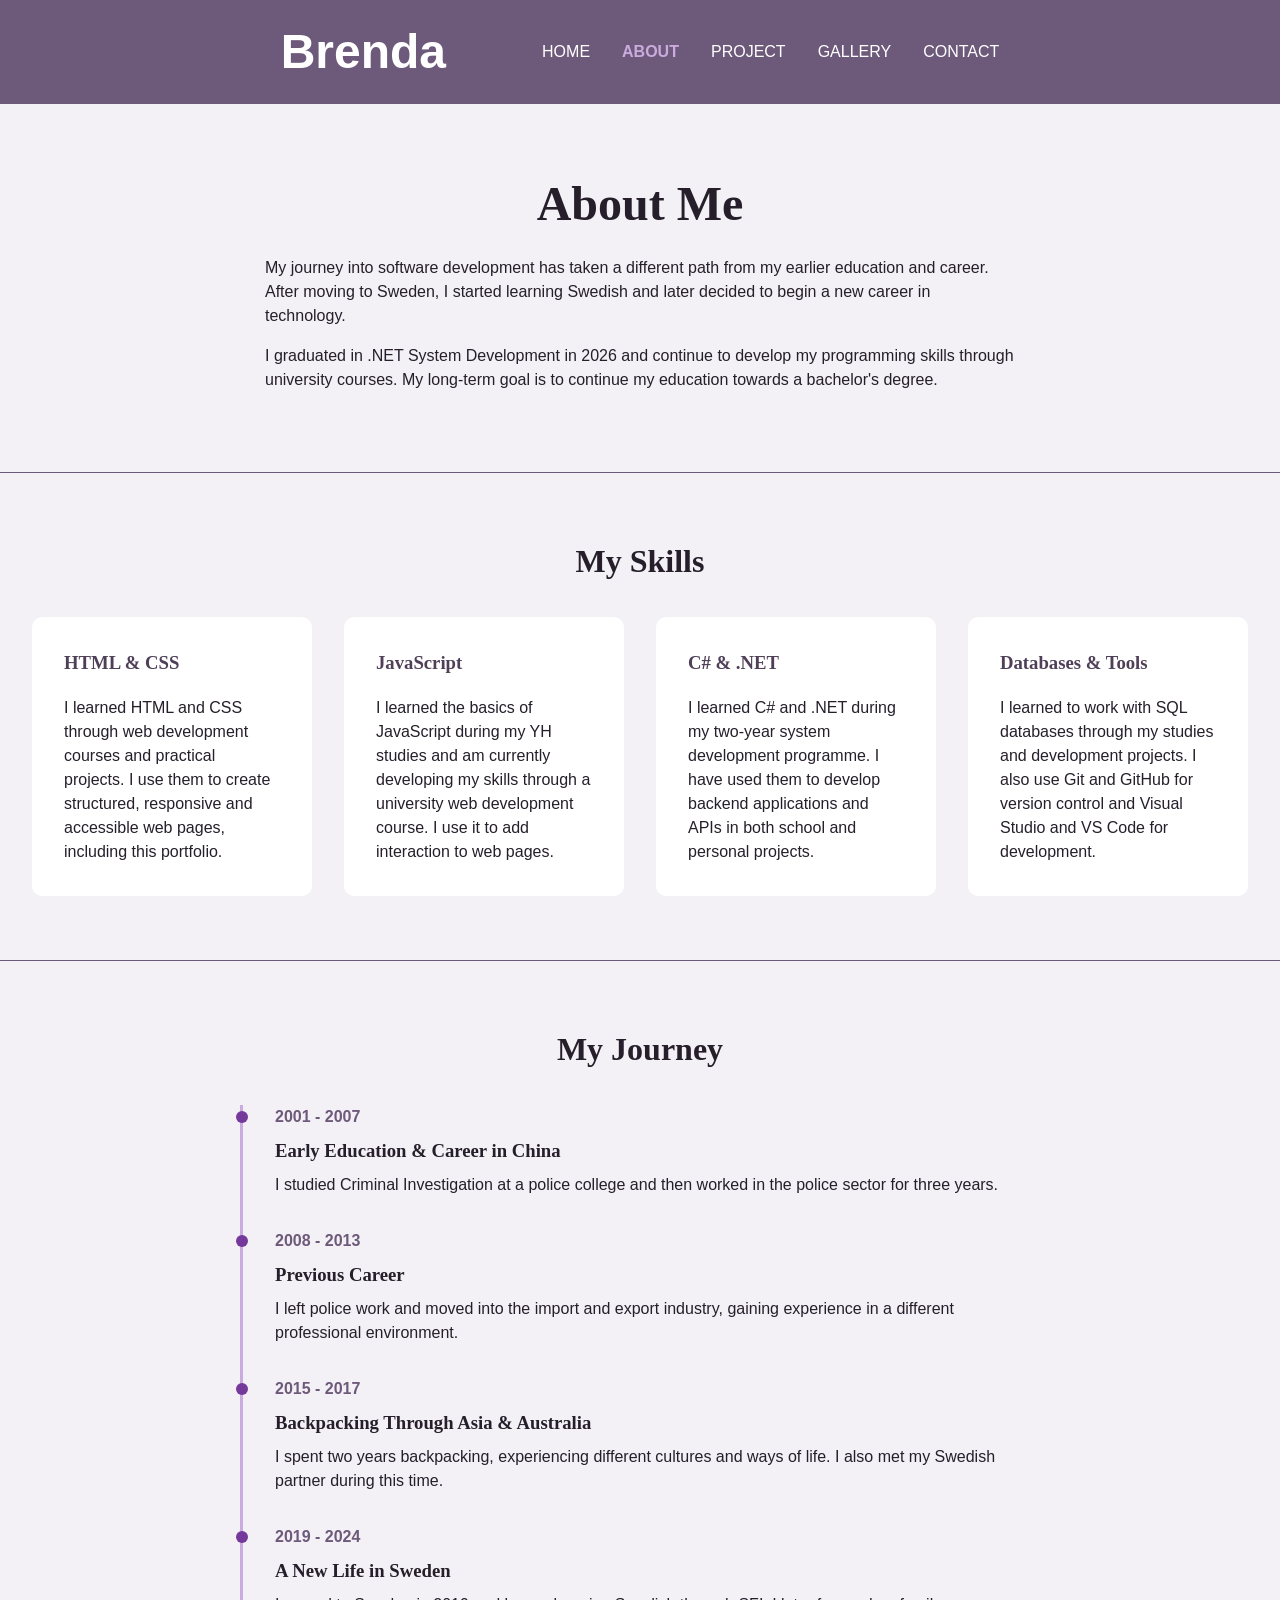
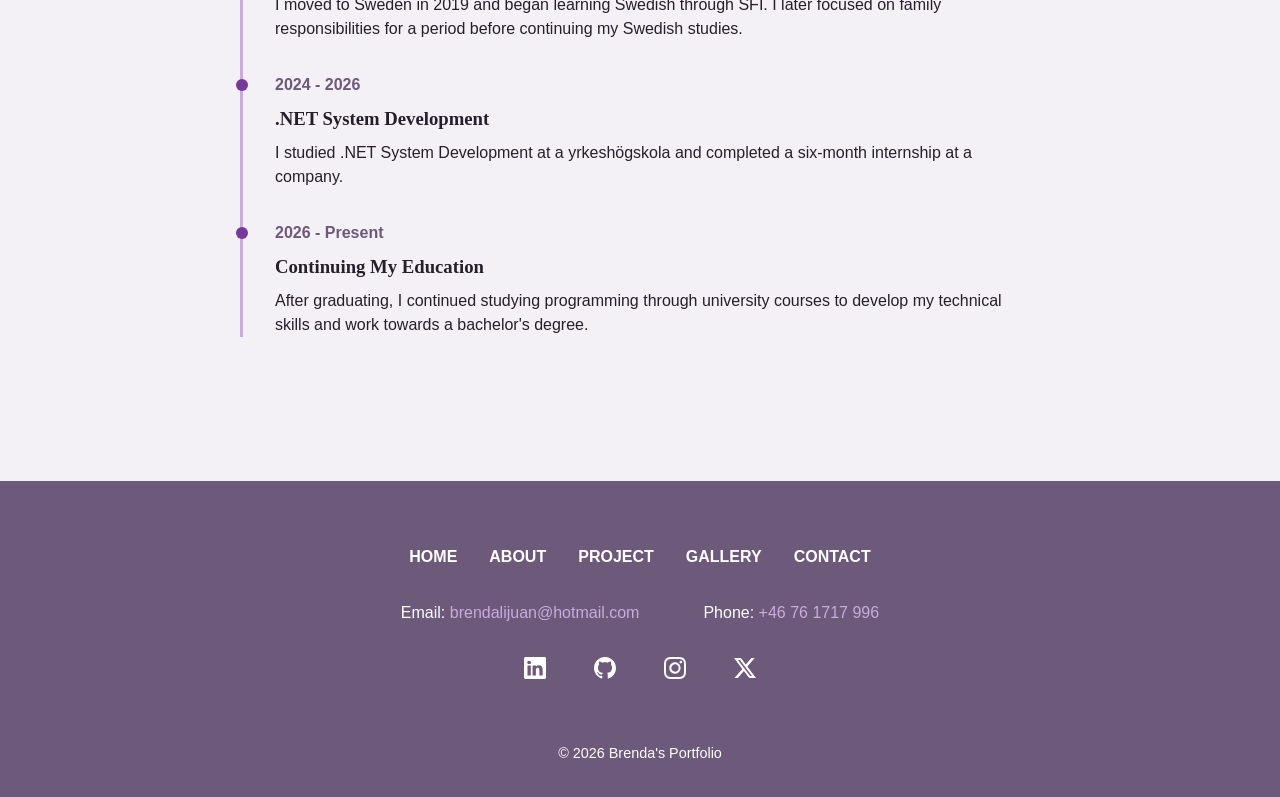
==== html/about.html @ 64a16931 "Add initial Lab1 portfolio" ====
<!DOCTYPE html>
<html lang="en">

<head>
  <meta charset="UTF-8">
  <meta name="viewport" content="width=device-width, initial-scale=1.0">
  <title>Brenda's Portfolio</title>
  <link rel="icon" type="image/png" href="../images/icon/brenda-icon.png">
  <link rel="stylesheet" href="../css/style.css">
  <link rel="stylesheet" href="../css/about.css">
</head>

<body>
  <header>
    <div>Brenda</div>
    <!-- Navigation menu -->
    <nav>
      <ul>
        <li><a href="index.html">HOME</a></li>
        <li><a class="active" href="about.html">ABOUT</a></li>
        <li><a href="project.html">PROJECT</a></li>
        <li><a href="gallery.html">GALLERY</a></li>
        <li><a href="contact.html">CONTACT</a></li>
      </ul>
    </nav>
  </header>

  <main>
    <!-- About me -->
    <section class="about-intro">
      <h1>About Me</h1>
      <p>My journey into software development has taken a different path from my earlier
        education and career. After moving to Sweden, I started learning Swedish and later
        decided to begin a new career in technology.</p>
      <p>I graduated in .NET System Development in 2026 and continue to develop my
        programming skills through university courses. My long-term goal is to continue
        my education towards a bachelor's degree.</p>
    </section>

    <!-- My Skills -->
    <section class="skills">
      <h2>My Skills</h2>
      <div class="skills-list">
        <!-- Skill card 1 -->
        <article class="skill-card">
          <h3>HTML & CSS</h3>
          <p>I learned HTML and CSS through web development courses and practical
            projects. I use them to create structured, responsive and accessible
            web pages, including this portfolio.</p>
        </article>
        <!-- Skill card 2 -->
        <article class="skill-card">
          <h3>JavaScript</h3>
          <p>I learned the basics of JavaScript during my YH studies and am
            currently developing my skills through a university web development
            course. I use it to add interaction to web pages.</p>
        </article>
        <!-- Skill card 3 -->
        <article class="skill-card">
          <h3>C# & .NET</h3>
          <p>I learned C# and .NET during my two-year system development programme.
            I have used them to develop backend applications and APIs in both
            school and personal projects.</p>
        </article>
        <!-- Skill card 4 -->
        <article class="skill-card">
          <h3>Databases & Tools</h3>
          <p>I learned to work with SQL databases through my studies and development
            projects. I also use Git and GitHub for version control and Visual Studio
            and VS Code for development.</p>
        </article>
      </div>
    </section>

    <!-- My Journey -->
    <section class="journey">
      <h2>My Journey</h2>
      <div class="timeline">
        <!-- 2001-2007 -->
        <article class="timeline-item">
          <p class="timeline-date">2001 - 2007</p>
          <h3>Early Education & Career in China</h3>
          <p>I studied Criminal Investigation at a police college
            and then worked in the police sector for three years.</p>
        </article>

        <!-- 2008-2013 -->
        <article class="timeline-item">
          <p class="timeline-date">2008 - 2013</p>
          <h3>Previous Career</h3>
          <p>I left police work and moved into the import and export industry,
            gaining experience in a different professional environment.</p>
        </article>

        <!-- 2015-2017 -->
        <article class="timeline-item">
          <p class="timeline-date">2015 - 2017</p>
          <h3>Backpacking Through Asia & Australia</h3>
          <p>I spent two years backpacking,
            experiencing different cultures and ways of life. I also met my Swedish partner during this time.</p>
        </article>

        <!-- 2019-2024 -->
        <article class="timeline-item">
          <p class="timeline-date">2019 - 2024</p>
          <h3>A New Life in Sweden</h3>
          <p>I moved to Sweden in 2019 and began learning Swedish through SFI.
            I later focused on family responsibilities for a period before continuing
            my Swedish studies.</p>
        </article>


        <article class="timeline-item">
          <p class="timeline-date">2024 - 2026</p>
          <h3>.NET System Development</h3>
          <p>I studied .NET System Development at a yrkeshögskola and completed a six-month internship at a company.</p>
        </article>

        <!-- 2026 - Present -->
        <article class="timeline-item">
          <p class="timeline-date">2026 - Present</p>
          <h3>Continuing My Education</h3>
          <p>After graduating, I continued studying programming through university courses to develop my technical
            skills and work towards a bachelor's degree.</p>
        </article>
      </div>
    </section>
  </main>

  <footer>
    <nav>
      <ul>
        <li><a href="index.html">HOME</a></li>
        <li><a href="about.html">ABOUT</a></li>
        <li><a href="project.html">PROJECT</a></li>
        <li><a href="gallery.html">GALLERY</a></li>
        <li><a href="contact.html">CONTACT</a></li>
      </ul>
    </nav>
    <section>
      <div class="contact-info">
        <div>
          Email: <a href="mailto:brendalijuan@hotmail.com">brendalijuan@hotmail.com</a>
        </div>
        <div>
          Phone: <a href="tel:+46761717996">+46 76 1717 996</a>
        </div>
      </div>

      <ul class="social-links">
        <!-- LinkedIn-->
        <li>
          <a href="https://linkedin.com/in/brenda-lijuan-d-99516445" target="_blank" aria-label="LinkedIn"
            rel="noopener">
            <img src="../images/icon/linkedin.svg" alt="LinkedIn">
          </a>
        </li>
        <!-- GitHub-->
        <li>
          <a href="https://github.com/LadyMax" target="_blank" rel="noopener" aria-label="GitHub">
            <img src="../images/icon/github.svg" alt="GitHub">
          </a>
        </li>
        <!-- Instagram-->
        <li>
          <a href="https://instagram.com/brenda.ljd/" target="_blank" aria-label="Instagram" rel="noopener">
            <img src="../images/icon/instagram.svg" alt="Instagram">
          </a>
        </li>
        <!-- Twitter-->
        <li>
          <a href="https://x.com/LadyMax207" target="_blank" aria-label="Twitter" rel="noopener">
            <img src="../images/icon/twitter-x.svg" alt="Twitter">
          </a>
        </li>
      </ul>

    </section>
    <p class="copyright">&copy; 2026 Brenda's Portfolio</p>
  </footer>
</body>

</html>
---- css/style.css ----
/* =========================
         Global Styles
   ========================= */

:root {
  /* Color */
  --color-background: #f3f1f5;
  --color-primary: #6d597a; /* seed color */
  --color-surface: #ffffff;
  --color-focus: #74399a;

  /* Text color */
  --color-text: #261f2b;
  --color-text-light: #ffffff;
  --color-accent: #caabde;
  --color-accent-dark: #4f4058;
  --color-border: #6d597a;

  /* Typography */
  --font-heading: Georgia, "Times New Roman", serif;
  --font-body: Arial, Helvetica, sans-serif;

  /* Spacing */
  --space-small: 0.5rem;
  --space-medium: 1rem;
  --space-large: 2rem;
  --space-xlarge: 4rem;
}

/* Include padding and border in the element's total size */
* {
  box-sizing: border-box;
}

/* Main page styles */
body {
  background-color: var(--color-background);
  color: var(--color-text);
  font-family: var(--font-body);
  margin: 0;
  line-height: 1.5;
}

/* Headings */
h1,
h2,
h3 {
  font-family: var(--font-heading);
}

/* =========================
     Header and Navigation
   ========================= */

header {
  position: sticky;
  top: 0;
  z-index: 1000;
  display: flex;
  justify-content: center;
  align-items: center;
  padding: var(--space-medium) var(--space-large);
  background-color: var(--color-primary);
}

/* Brenda title */
header div {
  margin-right: 6rem;
  color: var(--color-text-light);
  font-family: var(--font-body);
  font-size: 3rem;
  font-weight: bold;
}

/* Navigation bar */
header nav ul {
  display: flex;
  gap: var(--space-large);
  list-style: none;
  margin: 0;
  padding: 0;
}

/* Navigation links */
header nav a {
  color: var(--color-text-light);
  text-decoration: none;
  transition: color 0.3s ease;
}

/* Navigation hover effect */
header nav a:hover {
  color: var(--color-accent);
}

/* Active page */
header nav a.active {
  color: var(--color-accent);
  font-weight: bold;
}

/* =========================
           Footer
   ========================= */

footer {
  background-color: var(--color-primary);
  padding: var(--space-xlarge) var(--space-large) var(--space-large);
  margin-top: var(--space-xlarge);
}

/* Footer navigation */
footer nav ul {
  display: flex;
  justify-content: center;
  gap: var(--space-large);
  list-style: none;
  margin: 0 0 var(--space-large);
  padding: 0;
}

footer nav a {
  color: var(--color-text-light);
  text-decoration: none;
  font-weight: bold;
  transition: color 0.3s ease;
}

footer nav a:hover {
  color: var(--color-accent);
}

/* Footer content */
footer section {
  text-align: center;
}

/* Footer lists */
footer section ul {
  display: flex;
  justify-content: center;
  gap: var(--space-large);
  list-style: none;
  padding: 0;
  margin: var(--space-medium) 0;
}

footer section a {
  color: var(--color-accent);
  text-decoration: none;
  transition: color 0.3s ease;
}

footer section a:hover {
  color: var(--color-text-light);
}

/* Email and phone */
.contact-info {
  display: flex;
  justify-content: center;
  gap: var(--space-xlarge);
  margin-bottom: var(--space-large);
  color: var(--color-text-light);
}

/* Social media icons */
.social-links {
  gap: 3rem;
}

.social-links a {
  display: flex;
  align-items: center;
  justify-content: center;
}

.social-links img {
  width: 22px;
  height: 22px;
  transition:
    transform 0.3s ease,
    opacity 0.3s ease;
}

/* Social media icon hover effect */
.social-links a:hover img {
  transform: translateY(-3px);
  opacity: 0.75;
}

/* Copyright text */
.copyright {
  text-align: center;
  margin: var(--space-large) 0 0;
  padding-top: var(--space-large);
  font-size: 0.9rem;
  color: var(--color-text-light);
}

/* =========================
           Buttons
   ========================= */

/* Shared button style */
.btn {
  display: inline-block;
  padding: 0.75rem 1.5rem;
  background-color: var(--color-primary);
  color: var(--color-text-light);
  border: none;
  border-radius: 5px;
  font: inherit;
  font-weight: bold;
  text-decoration: none;
  cursor: pointer;
  transition:
    background-color 0.3s ease,
    transform 0.3s ease;
}

/* Button hover effect */
.btn:hover {
  background-color: var(--color-focus);
  transform: translateY(-2px);
}

/* =========================
       Keyboard Focus
   ========================= */

/* Visible focus for keyboard navigation */
a:focus-visible,
button:focus-visible,
input:focus-visible,
textarea:focus-visible {
  outline: 2px solid var(--color-primary);
  outline-offset: 3px;
}

/* Light focus outline on dark backgrounds */
header a:focus-visible,
footer a:focus-visible {
  outline-color: var(--color-text-light);
}

/* =========================
   Responsive Header/Footer
   ========================= */

@media (max-width: 600px) {
  /* Stack the header on small screens */
  header {
    flex-direction: column;
    gap: var(--space-medium);
    padding: var(--space-medium);
  }

  /* Center Brenda title on mobile */
  header div {
    margin-right: 0;
  }

  /* Allow navigation links to move to a new row */
  header nav ul {
    flex-wrap: wrap;
    justify-content: center;
    gap: var(--space-small) var(--space-medium);
  }

  /* Reduce footer side padding */
  footer {
    padding: var(--space-large) var(--space-medium);
  }

  /* Allow footer navigation to wrap */
  footer nav ul {
    flex-wrap: wrap;
    gap: var(--space-small) var(--space-medium);
  }

  /* Stack email and phone information */
  .contact-info {
    flex-direction: column;
    gap: var(--space-small);
  }
}
---- css/about.css ----
/* =========================
      Shared Section Styles
   ========================= */
.about-intro,
.journey,
.skills {
  max-width: 1300px;
  margin: 0 auto;
  padding: var(--space-xlarge) var(--space-large);
}

.skills,
.journey {
  border-top: 1px solid var(--color-border);
}

/* Section headings */
.journey h2,
.skills h2 {
  text-align: center;
  font-size: 2rem;
  margin-top: 0;
  margin-bottom: var(--space-large);
}

/* =========================
         About Me
   ========================= */
.about-intro {
  text-align: center;
}

.about-intro h1 {
  font-size: 3rem;
  margin-top: 0;
  margin-bottom: var(--space-medium);
}

.about-intro p {
  max-width: 750px;
  margin: 0 auto var(--space-medium);
  text-align: left;
}

/* =========================
          My Skills
   ========================= */
.skills-list {
  display: flex;
  gap: var(--space-large);
}

/* Individual skill card */
.skill-card {
  flex: 1;
  background-color: var(--color-surface);
  padding: var(--space-large);
  border-radius: 10px;
}

.skill-card h3 {
  margin-top: 0;
  color: var(--color-accent-dark);
}

.skill-card p {
  margin-bottom: 0;
}

/* =========================
          My Journey
   ========================= */
.timeline {
  max-width: 800px;
  margin: 0 auto;
  padding-left: var(--space-large);
  border-left: 3px solid var(--color-accent);
}

.timeline-item {
  position: relative;
  margin-bottom: var(--space-large);
}

.timeline-item:last-child {
  margin-bottom: 0;
}

/* Timeline marker */
.timeline-item::before {
  content: "";
  position: absolute;
  width: 12px;
  height: 12px;
  background-color: var(--color-focus);
  border-radius: 50%;
  left: calc(-1 * var(--space-large) - 7.5px);
  top: 6px;
}

.timeline-date {
  color: var(--color-primary);
  font-weight: bold;
  margin-bottom: var(--space-small);
}

.timeline-item h3 {
  margin-top: 0;
  margin-bottom: var(--space-small);
}

.timeline-item p {
  margin-top: 0;
}

/* =========================
       Responsive Design
   ========================= */

/* Tablet - 2 cards per row */
@media (max-width: 900px) {
  .skills-list {
    flex-wrap: wrap;
  }

  .skill-card {
    flex: 1 1 calc(50% - var(--space-large));
  }
}

/* Mobile */
@media (max-width: 600px) {

  .about-intro,
  .journey,
  .skills {
    padding: var(--space-large) var(--space-medium);
  }

  .about-intro h1 {
    font-size: 2.2rem;
  }

  .skills-list {
    flex-direction: column;
    gap: var(--space-medium);
  }

  .skill-card {
    width: 100%;
    padding: var(--space-medium);
  }

  .timeline {
    padding-left: var(--space-large);
  }
}
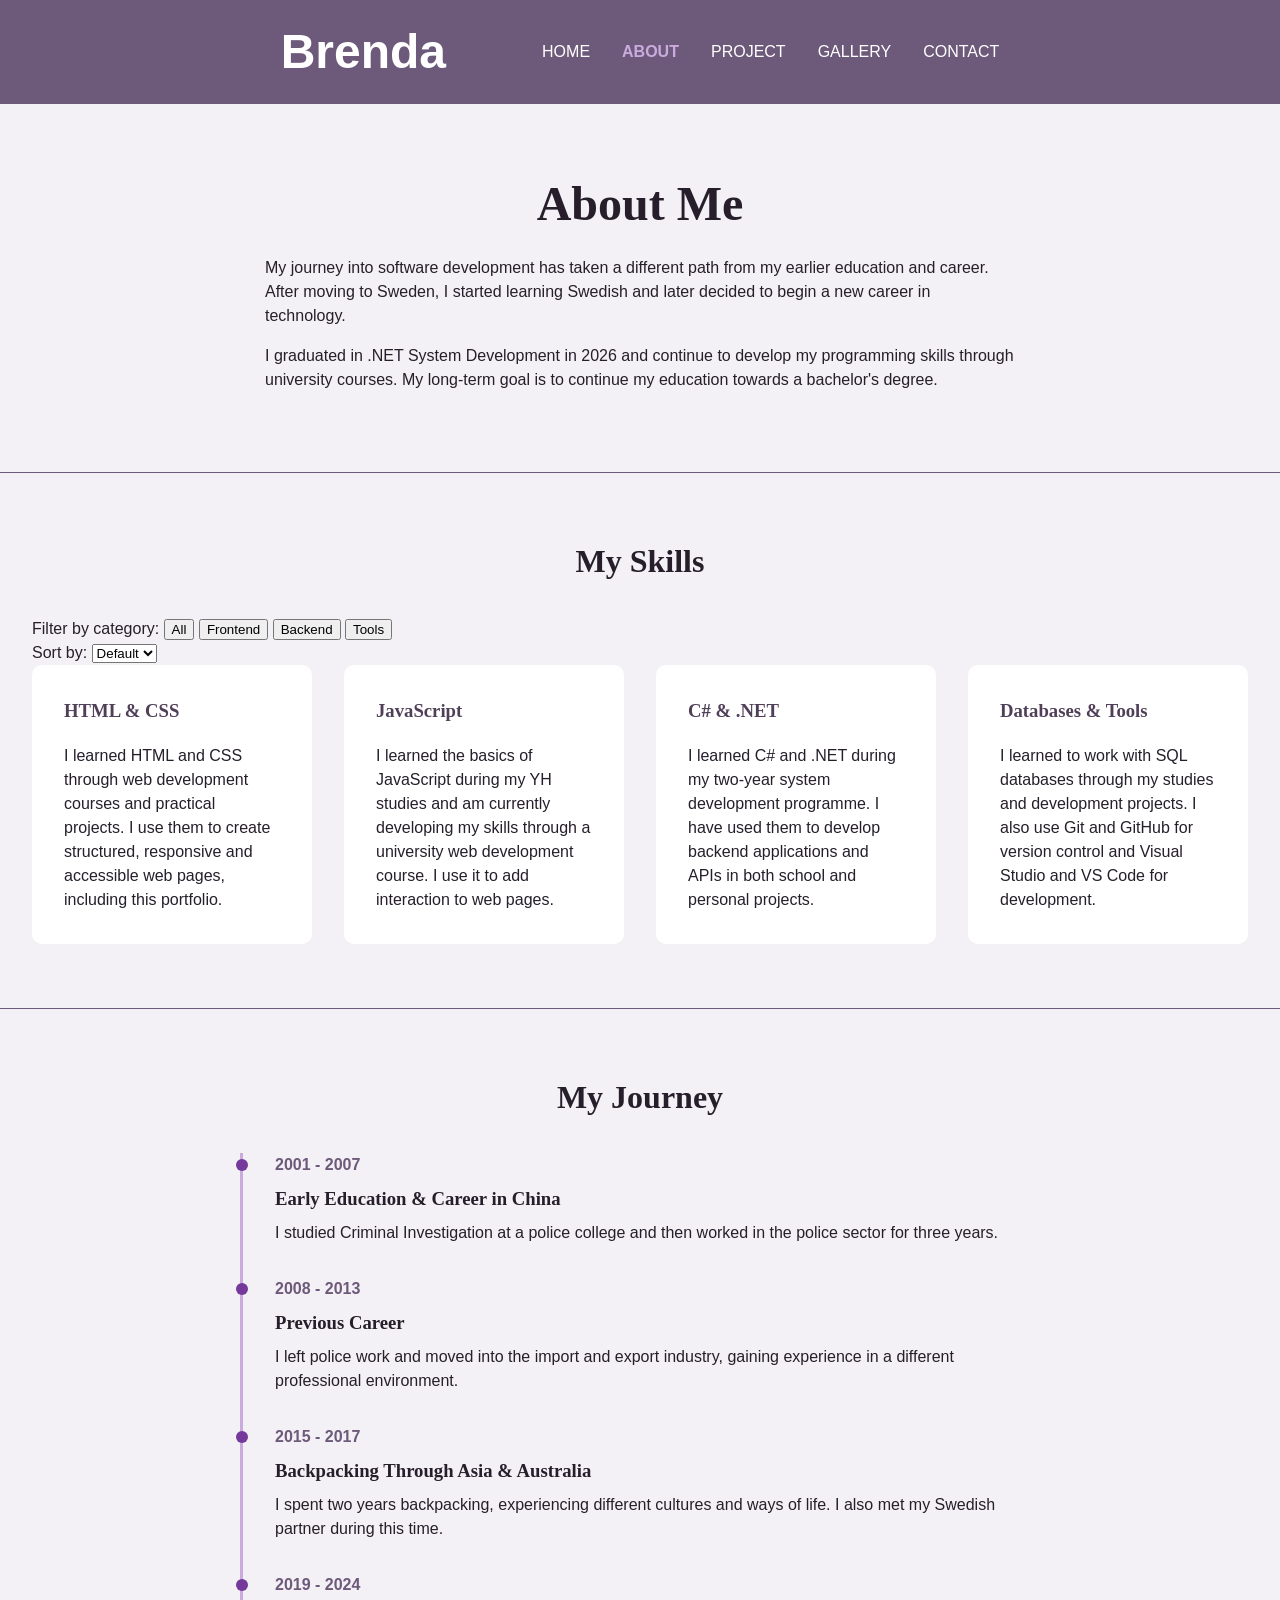
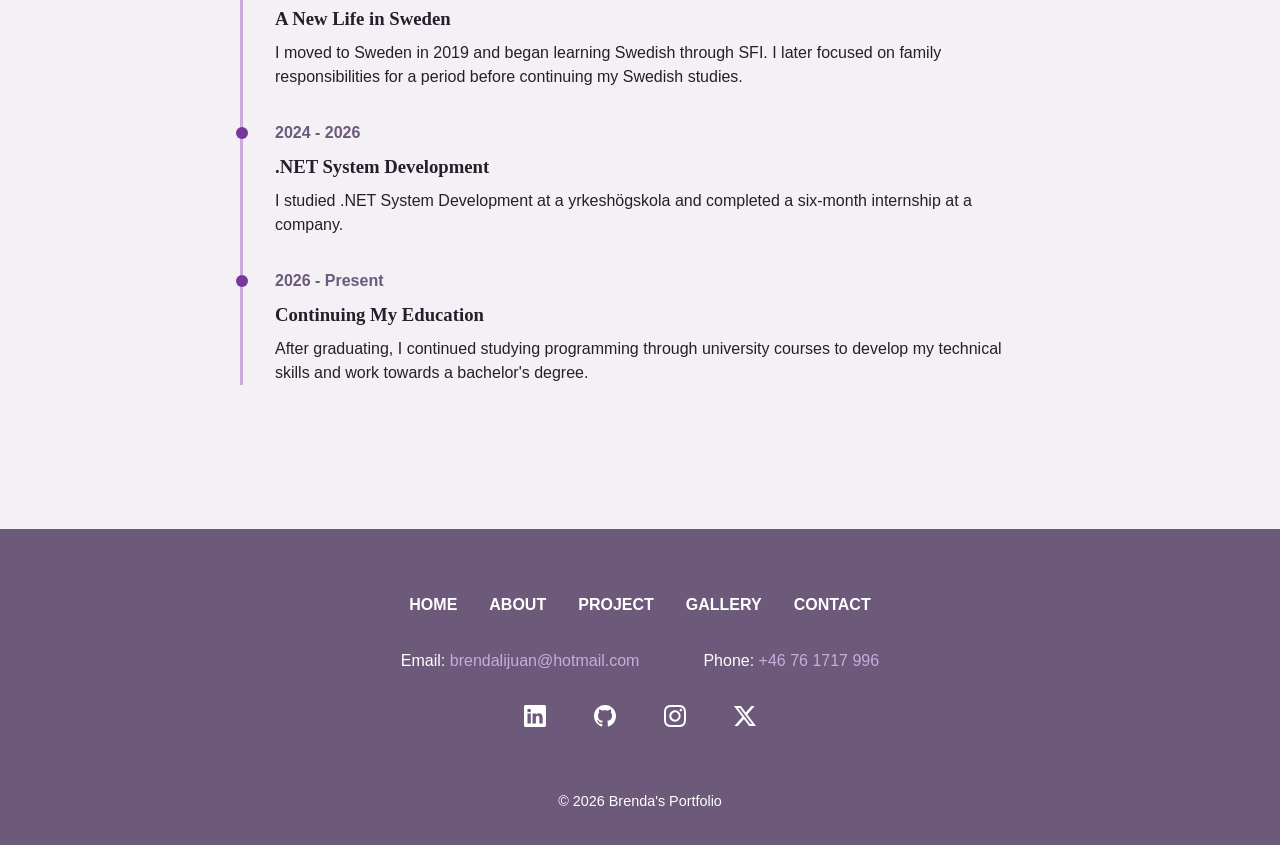
==== commit 9388b558: "Set up dynamic skills showcase" ====
--- a/html/about.html
+++ b/html/about.html
@@ -1,183 +1,221 @@
-<!DOCTYPE html>
+<!doctype html>
 <html lang="en">
-
-<head>
-  <meta charset="UTF-8">
-  <meta name="viewport" content="width=device-width, initial-scale=1.0">
-  <title>Brenda's Portfolio</title>
-  <link rel="icon" type="image/png" href="../images/icon/brenda-icon.png">
-  <link rel="stylesheet" href="../css/style.css">
-  <link rel="stylesheet" href="../css/about.css">
-</head>
-
-<body>
-  <header>
-    <div>Brenda</div>
-    <!-- Navigation menu -->
-    <nav>
-      <ul>
-        <li><a href="index.html">HOME</a></li>
-        <li><a class="active" href="about.html">ABOUT</a></li>
-        <li><a href="project.html">PROJECT</a></li>
-        <li><a href="gallery.html">GALLERY</a></li>
-        <li><a href="contact.html">CONTACT</a></li>
-      </ul>
-    </nav>
-  </header>
-
-  <main>
-    <!-- About me -->
-    <section class="about-intro">
-      <h1>About Me</h1>
-      <p>My journey into software development has taken a different path from my earlier
-        education and career. After moving to Sweden, I started learning Swedish and later
-        decided to begin a new career in technology.</p>
-      <p>I graduated in .NET System Development in 2026 and continue to develop my
-        programming skills through university courses. My long-term goal is to continue
-        my education towards a bachelor's degree.</p>
-    </section>
-
-    <!-- My Skills -->
-    <section class="skills">
-      <h2>My Skills</h2>
-      <div class="skills-list">
-        <!-- Skill card 1 -->
-        <article class="skill-card">
-          <h3>HTML & CSS</h3>
-          <p>I learned HTML and CSS through web development courses and practical
-            projects. I use them to create structured, responsive and accessible
-            web pages, including this portfolio.</p>
-        </article>
-        <!-- Skill card 2 -->
-        <article class="skill-card">
-          <h3>JavaScript</h3>
-          <p>I learned the basics of JavaScript during my YH studies and am
-            currently developing my skills through a university web development
-            course. I use it to add interaction to web pages.</p>
-        </article>
-        <!-- Skill card 3 -->
-        <article class="skill-card">
-          <h3>C# & .NET</h3>
-          <p>I learned C# and .NET during my two-year system development programme.
-            I have used them to develop backend applications and APIs in both
-            school and personal projects.</p>
-        </article>
-        <!-- Skill card 4 -->
-        <article class="skill-card">
-          <h3>Databases & Tools</h3>
-          <p>I learned to work with SQL databases through my studies and development
-            projects. I also use Git and GitHub for version control and Visual Studio
-            and VS Code for development.</p>
-        </article>
-      </div>
-    </section>
-
-    <!-- My Journey -->
-    <section class="journey">
-      <h2>My Journey</h2>
-      <div class="timeline">
-        <!-- 2001-2007 -->
-        <article class="timeline-item">
-          <p class="timeline-date">2001 - 2007</p>
-          <h3>Early Education & Career in China</h3>
-          <p>I studied Criminal Investigation at a police college
-            and then worked in the police sector for three years.</p>
-        </article>
-
-        <!-- 2008-2013 -->
-        <article class="timeline-item">
-          <p class="timeline-date">2008 - 2013</p>
-          <h3>Previous Career</h3>
-          <p>I left police work and moved into the import and export industry,
-            gaining experience in a different professional environment.</p>
-        </article>
-
-        <!-- 2015-2017 -->
-        <article class="timeline-item">
-          <p class="timeline-date">2015 - 2017</p>
-          <h3>Backpacking Through Asia & Australia</h3>
-          <p>I spent two years backpacking,
-            experiencing different cultures and ways of life. I also met my Swedish partner during this time.</p>
-        </article>
-
-        <!-- 2019-2024 -->
-        <article class="timeline-item">
-          <p class="timeline-date">2019 - 2024</p>
-          <h3>A New Life in Sweden</h3>
-          <p>I moved to Sweden in 2019 and began learning Swedish through SFI.
-            I later focused on family responsibilities for a period before continuing
-            my Swedish studies.</p>
-        </article>
-
-
-        <article class="timeline-item">
-          <p class="timeline-date">2024 - 2026</p>
-          <h3>.NET System Development</h3>
-          <p>I studied .NET System Development at a yrkeshögskola and completed a six-month internship at a company.</p>
-        </article>
-
-        <!-- 2026 - Present -->
-        <article class="timeline-item">
-          <p class="timeline-date">2026 - Present</p>
-          <h3>Continuing My Education</h3>
-          <p>After graduating, I continued studying programming through university courses to develop my technical
-            skills and work towards a bachelor's degree.</p>
-        </article>
-      </div>
-    </section>
-  </main>
-
-  <footer>
-    <nav>
-      <ul>
-        <li><a href="index.html">HOME</a></li>
-        <li><a href="about.html">ABOUT</a></li>
-        <li><a href="project.html">PROJECT</a></li>
-        <li><a href="gallery.html">GALLERY</a></li>
-        <li><a href="contact.html">CONTACT</a></li>
-      </ul>
-    </nav>
-    <section>
-      <div class="contact-info">
-        <div>
-          Email: <a href="mailto:brendalijuan@hotmail.com">brendalijuan@hotmail.com</a>
+  <head>
+    <meta charset="UTF-8" />
+    <meta name="viewport" content="width=device-width, initial-scale=1.0" />
+    <title>Brenda's Portfolio</title>
+    <link rel="icon" type="image/png" href="../images/icon/brenda-icon.png" />
+    <link rel="stylesheet" href="../css/style.css" />
+    <link rel="stylesheet" href="../css/about.css" />
+  </head>
+
+  <body>
+    <header>
+      <div>Brenda</div>
+      <!-- Navigation menu -->
+      <nav>
+        <ul>
+          <li><a href="index.html">HOME</a></li>
+          <li><a class="active" href="about.html">ABOUT</a></li>
+          <li><a href="project.html">PROJECT</a></li>
+          <li><a href="gallery.html">GALLERY</a></li>
+          <li><a href="contact.html">CONTACT</a></li>
+        </ul>
+      </nav>
+    </header>
+
+    <main>
+      <!-- About me -->
+      <section class="about-intro">
+        <h1>About Me</h1>
+        <p>
+          My journey into software development has taken a different path from
+          my earlier education and career. After moving to Sweden, I started
+          learning Swedish and later decided to begin a new career in
+          technology.
+        </p>
+        <p>
+          I graduated in .NET System Development in 2026 and continue to develop
+          my programming skills through university courses. My long-term goal is
+          to continue my education towards a bachelor's degree.
+        </p>
+      </section>
+
+      <!-- My Skills -->
+      <section class="skills">
+        <h2>My Skills</h2>
+
+        <!-- Controls for filtering and sorting skills -->
+        <div class="skills-controls">
+          <div class="filter-controls">
+            <span>Filter by category:</span>
+            <button type="button" class="filter-btn active" data-category="all">
+              All
+            </button>
+            <button type="button" class="filter-btn" data-category="frontend">
+              Frontend
+            </button>
+            <button type="button" class="filter-btn" data-category="backend">
+              Backend
+            </button>
+            <button type="button" class="filter-btn" data-category="tools">
+              Tools
+            </button>
+          </div>
+
+          <div class="sort-controls">
+            <label for="skill-sort">Sort by:</label>
+            <select id="skill-sort">
+              <option value="default">Default</option>
+              <option value="name">Name</option>
+              <option value="level">Level</option>
+            </select>
+          </div>
         </div>
-        <div>
-          Phone: <a href="tel:+46761717996">+46 76 1717 996</a>
+
+        <!-- Skill cards are created dynamically with JavaScript -->
+        <div id="skills-list" class="skills-list"></div>
+      </section>
+
+      <!-- My Journey -->
+      <section class="journey">
+        <h2>My Journey</h2>
+        <div class="timeline">
+          <!-- 2001-2007 -->
+          <article class="timeline-item">
+            <p class="timeline-date">2001 - 2007</p>
+            <h3>Early Education & Career in China</h3>
+            <p>
+              I studied Criminal Investigation at a police college and then
+              worked in the police sector for three years.
+            </p>
+          </article>
+
+          <!-- 2008-2013 -->
+          <article class="timeline-item">
+            <p class="timeline-date">2008 - 2013</p>
+            <h3>Previous Career</h3>
+            <p>
+              I left police work and moved into the import and export industry,
+              gaining experience in a different professional environment.
+            </p>
+          </article>
+
+          <!-- 2015-2017 -->
+          <article class="timeline-item">
+            <p class="timeline-date">2015 - 2017</p>
+            <h3>Backpacking Through Asia & Australia</h3>
+            <p>
+              I spent two years backpacking, experiencing different cultures and
+              ways of life. I also met my Swedish partner during this time.
+            </p>
+          </article>
+
+          <!-- 2019-2024 -->
+          <article class="timeline-item">
+            <p class="timeline-date">2019 - 2024</p>
+            <h3>A New Life in Sweden</h3>
+            <p>
+              I moved to Sweden in 2019 and began learning Swedish through SFI.
+              I later focused on family responsibilities for a period before
+              continuing my Swedish studies.
+            </p>
+          </article>
+
+          <article class="timeline-item">
+            <p class="timeline-date">2024 - 2026</p>
+            <h3>.NET System Development</h3>
+            <p>
+              I studied .NET System Development at a yrkeshögskola and completed
+              a six-month internship at a company.
+            </p>
+          </article>
+
+          <!-- 2026 - Present -->
+          <article class="timeline-item">
+            <p class="timeline-date">2026 - Present</p>
+            <h3>Continuing My Education</h3>
+            <p>
+              After graduating, I continued studying programming through
+              university courses to develop my technical skills and work towards
+              a bachelor's degree.
+            </p>
+          </article>
         </div>
-      </div>
-
-      <ul class="social-links">
-        <!-- LinkedIn-->
-        <li>
-          <a href="https://linkedin.com/in/brenda-lijuan-d-99516445" target="_blank" aria-label="LinkedIn"
-            rel="noopener">
-            <img src="../images/icon/linkedin.svg" alt="LinkedIn">
-          </a>
-        </li>
-        <!-- GitHub-->
-        <li>
-          <a href="https://github.com/LadyMax" target="_blank" rel="noopener" aria-label="GitHub">
-            <img src="../images/icon/github.svg" alt="GitHub">
-          </a>
-        </li>
-        <!-- Instagram-->
-        <li>
-          <a href="https://instagram.com/brenda.ljd/" target="_blank" aria-label="Instagram" rel="noopener">
-            <img src="../images/icon/instagram.svg" alt="Instagram">
-          </a>
-        </li>
-        <!-- Twitter-->
-        <li>
-          <a href="https://x.com/LadyMax207" target="_blank" aria-label="Twitter" rel="noopener">
-            <img src="../images/icon/twitter-x.svg" alt="Twitter">
-          </a>
-        </li>
-      </ul>
-
-    </section>
-    <p class="copyright">&copy; 2026 Brenda's Portfolio</p>
-  </footer>
-</body>
-
-</html>+      </section>
+    </main>
+
+    <footer>
+      <nav>
+        <ul>
+          <li><a href="index.html">HOME</a></li>
+          <li><a href="about.html">ABOUT</a></li>
+          <li><a href="project.html">PROJECT</a></li>
+          <li><a href="gallery.html">GALLERY</a></li>
+          <li><a href="contact.html">CONTACT</a></li>
+        </ul>
+      </nav>
+      <section>
+        <div class="contact-info">
+          <div>
+            Email:
+            <a href="mailto:brendalijuan@hotmail.com"
+              >brendalijuan@hotmail.com</a
+            >
+          </div>
+          <div>Phone: <a href="tel:+46761717996">+46 76 1717 996</a></div>
+        </div>
+
+        <ul class="social-links">
+          <!-- LinkedIn-->
+          <li>
+            <a
+              href="https://linkedin.com/in/brenda-lijuan-d-99516445"
+              target="_blank"
+              aria-label="LinkedIn"
+              rel="noopener"
+            >
+              <img src="../images/icon/linkedin.svg" alt="LinkedIn" />
+            </a>
+          </li>
+          <!-- GitHub-->
+          <li>
+            <a
+              href="https://github.com/LadyMax"
+              target="_blank"
+              rel="noopener"
+              aria-label="GitHub"
+            >
+              <img src="../images/icon/github.svg" alt="GitHub" />
+            </a>
+          </li>
+          <!-- Instagram-->
+          <li>
+            <a
+              href="https://instagram.com/brenda.ljd/"
+              target="_blank"
+              aria-label="Instagram"
+              rel="noopener"
+            >
+              <img src="../images/icon/instagram.svg" alt="Instagram" />
+            </a>
+          </li>
+          <!-- Twitter-->
+          <li>
+            <a
+              href="https://x.com/LadyMax207"
+              target="_blank"
+              aria-label="Twitter"
+              rel="noopener"
+            >
+              <img src="../images/icon/twitter-x.svg" alt="Twitter" />
+            </a>
+          </li>
+        </ul>
+      </section>
+      <p class="copyright">&copy; 2026 Brenda's Portfolio</p>
+    </footer>
+
+    <script src="../js/skills.js"></script>
+  </body>
+</html>
--- a/css/style.css
+++ b/css/style.css
@@ -15,6 +15,10 @@
   --color-accent: #caabde;
   --color-accent-dark: #4f4058;
   --color-border: #6d597a;
+
+  /* Form state color */
+  --color-error: #b00020;
+  --color-success: #2e7d32;
 
   /* Typography */
   --font-heading: Georgia, "Times New Roman", serif;
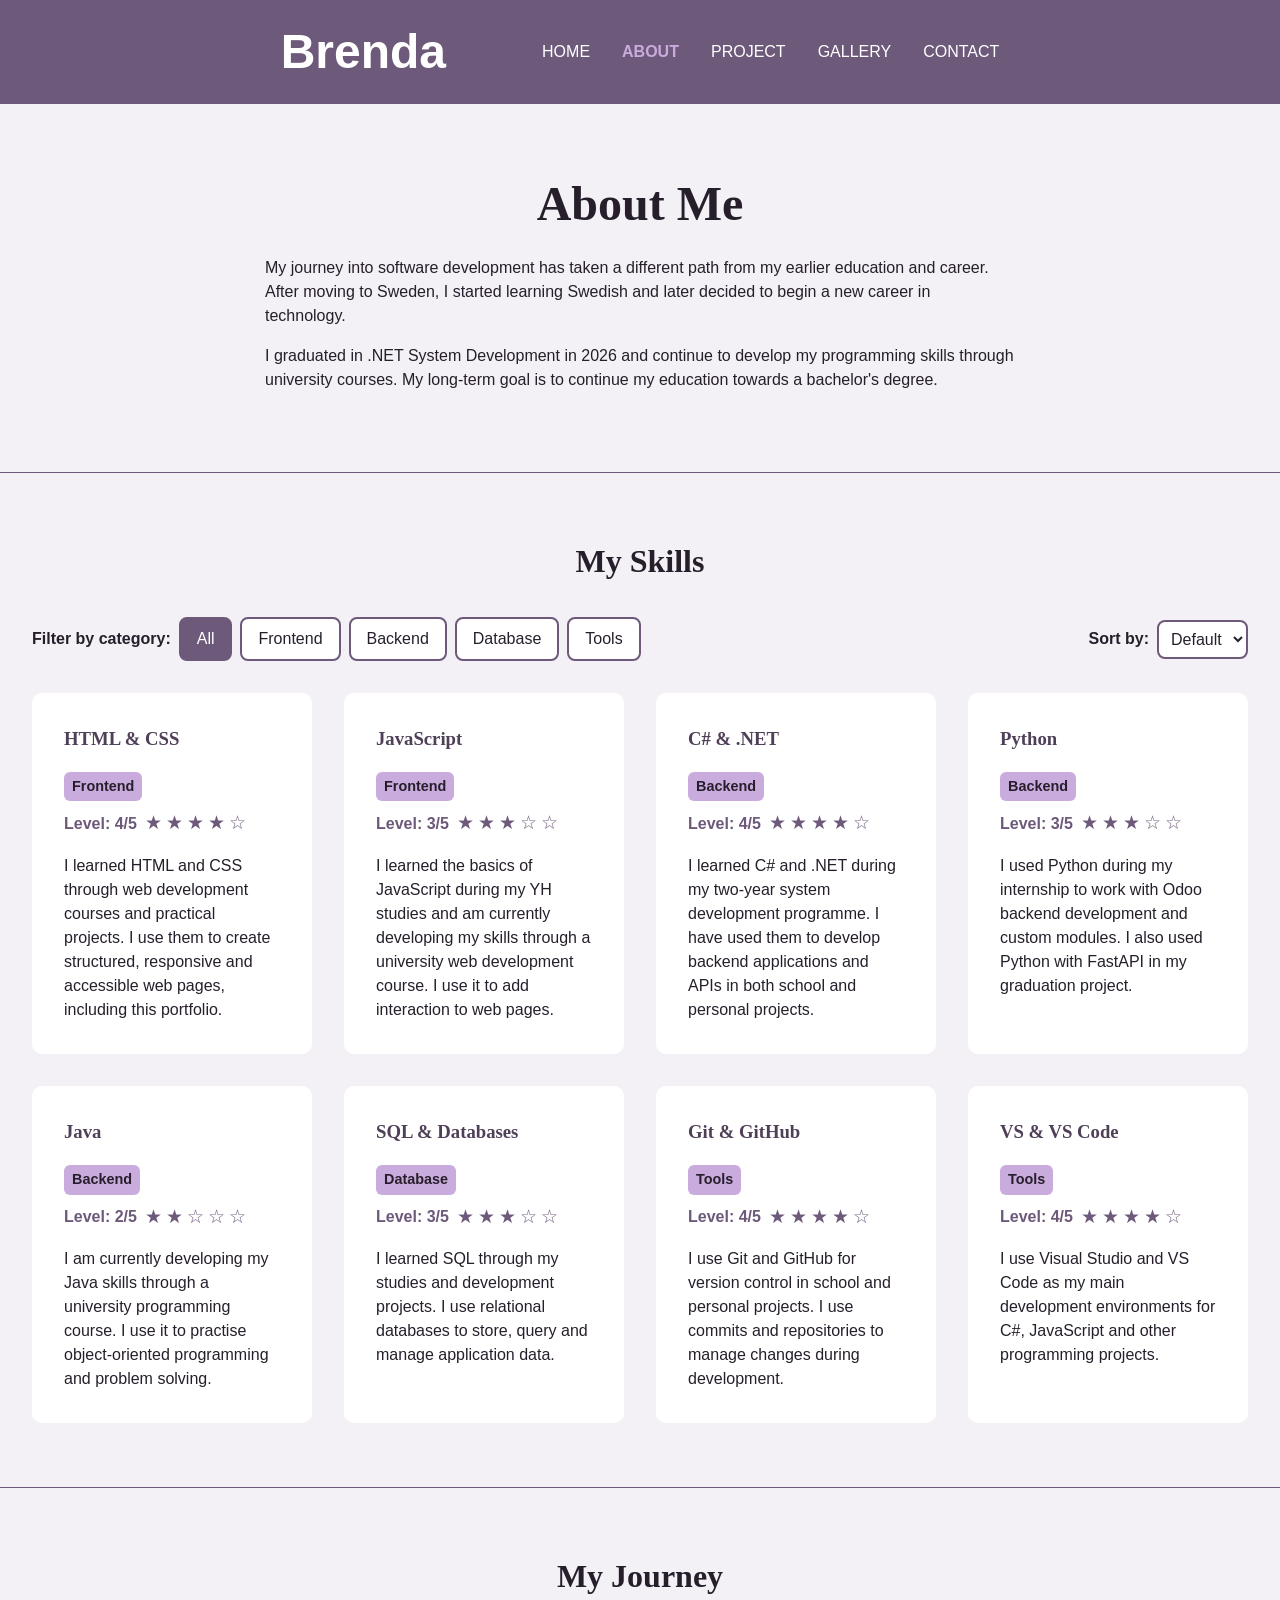
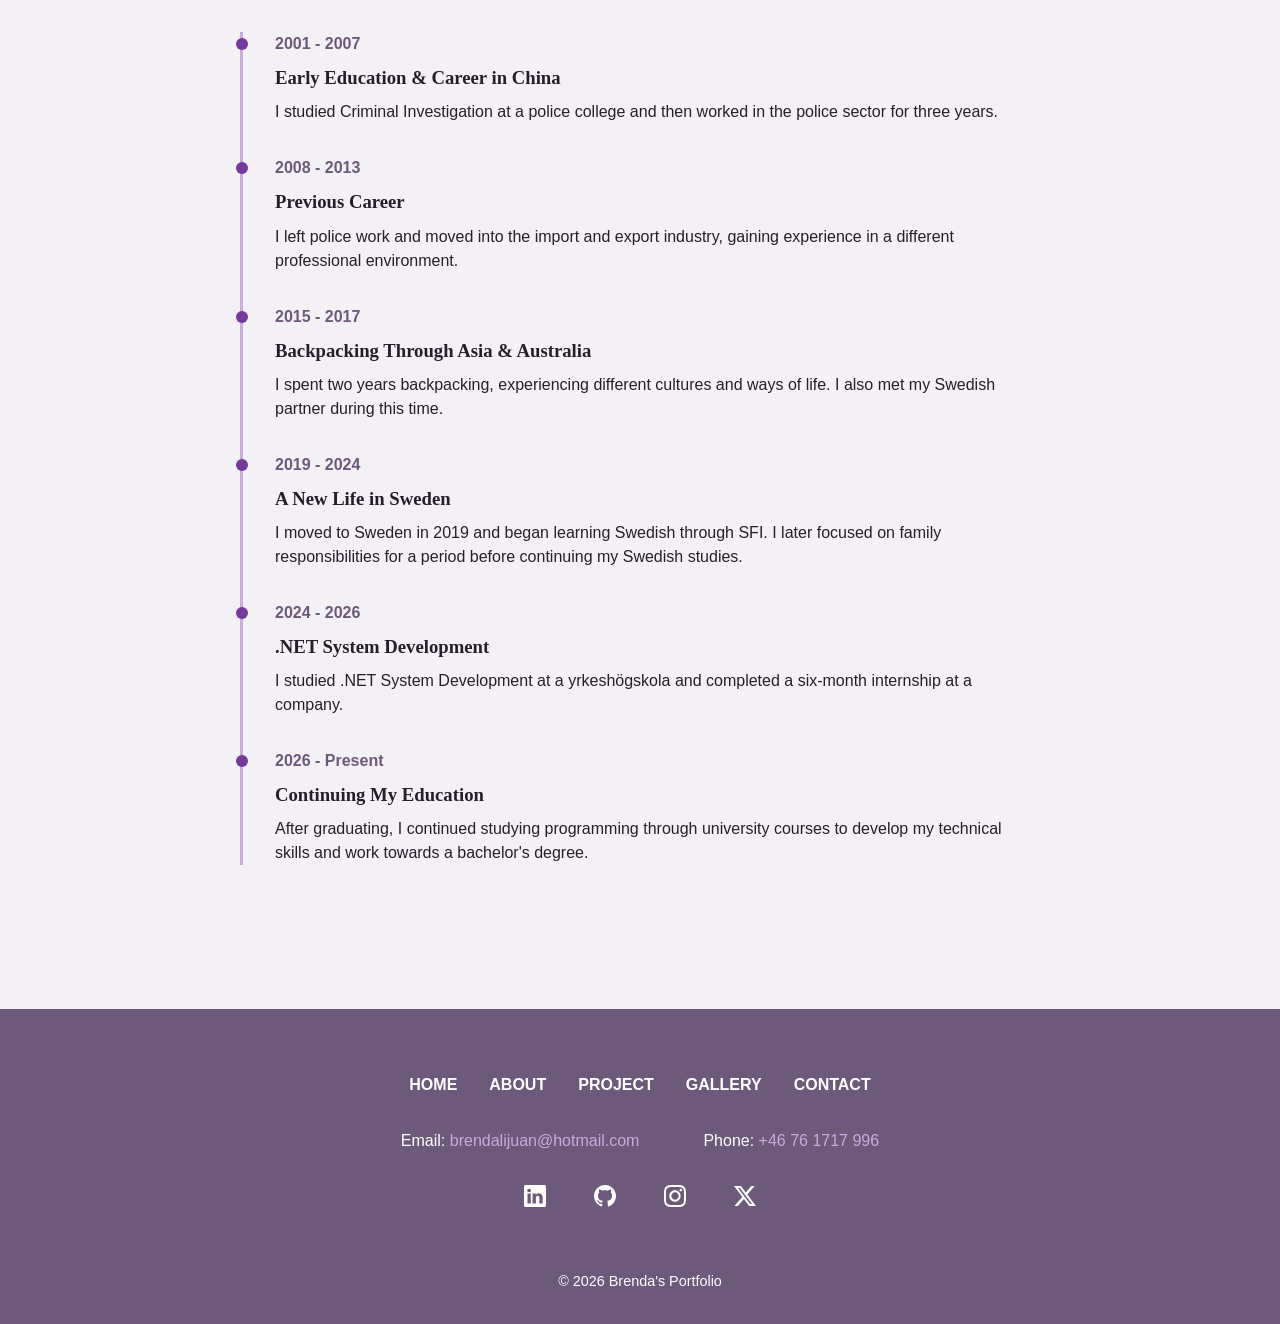
==== commit 0a5a28ae: "Expand skills data to 8 items" ====
--- a/html/about.html
+++ b/html/about.html
@@ -57,6 +57,9 @@
             </button>
             <button type="button" class="filter-btn" data-category="backend">
               Backend
+            </button>
+            <button type="button" class="filter-btn" data-category="database">
+              Database
             </button>
             <button type="button" class="filter-btn" data-category="tools">
               Tools
--- a/css/about.css
+++ b/css/about.css
@@ -45,14 +45,79 @@
 /* =========================
           My Skills
    ========================= */
+
+/* Skills filter and sort controls */
+.skills-controls {
+  display: flex;
+  justify-content: space-between;
+  align-items: center;
+  gap: var(--space-medium);
+  margin-bottom: var(--space-large);
+  flex-wrap: wrap;
+}
+
+.filter-controls {
+  display: flex;
+  align-items: center;
+  gap: var(--space-small);
+  flex-wrap: wrap;
+}
+
+.filter-controls span,
+.sort-controls label {
+  font-weight: bold;
+}
+
+/* Skill filter buttons */
+.filter-btn {
+  padding: var(--space-small) var(--space-medium);
+  border: 2px solid var(--color-primary);
+  border-radius: 8px;
+  background-color: var(--color-surface);
+  color: var(--color-text);
+  font: inherit;
+  cursor: pointer;
+  transition: background-color 0.3s ease;
+}
+
+.filter-btn:hover {
+  background-color: var(--color-accent);
+}
+
+/* Currently selected filter button */
+.filter-btn.active {
+  background-color: var(--color-primary);
+  color: var(--color-text-light);
+}
+
+/* Skill sorting controls */
+.sort-controls {
+  display: flex;
+  align-items: center;
+  gap: var(--space-small);
+}
+
+#skill-sort {
+  padding: var(--space-small);
+  border: 2px solid var(--color-primary);
+  border-radius: 8px;
+  background-color: var(--color-surface);
+  color: var(--color-text);
+  font: inherit;
+}
+
+/* Skill cards */
 .skills-list {
   display: flex;
+  flex-wrap: wrap;
+  justify-content: center;
   gap: var(--space-large);
 }
 
 /* Individual skill card */
 .skill-card {
-  flex: 1;
+  flex: 1 1 250px;
+  max-width: 300px;
   background-color: var(--color-surface);
   padding: var(--space-large);
   border-radius: 10px;
@@ -63,7 +128,42 @@
   color: var(--color-accent-dark);
 }
 
-.skill-card p {
+/* skill category label */
+.skill-category {
+  display: inline-block;
+  margin: 0 0 var(--space-small);
+  padding: 0.25rem 0.5rem;
+  border-radius: 6px;
+  background-color: var(--color-accent);
+  color: var(--color-text);
+  font-size: 0.9rem;
+  font-weight: bold;
+  text-transform: capitalize;
+}
+
+.skill-level {
+  display: flex;
+  align-items: center;
+  gap: var(--space-small);
+  margin-top: 0;
+  margin-bottom: var(--space-medium);
+  color: var(--color-primary);
+  font-weight: bold;
+}
+
+.level-indicator {
+  display: flex;
+  gap: 4px;
+}
+
+.level-star {
+  font-size: 1.2rem;
+  font-weight: lighter;
+}
+
+/* skill description */
+.skill-card > p:last-child {
+  margin-top: 0;
   margin-bottom: 0;
 }
 
@@ -119,10 +219,6 @@
 
 /* Tablet - 2 cards per row */
 @media (max-width: 900px) {
-  .skills-list {
-    flex-wrap: wrap;
-  }
-
   .skill-card {
     flex: 1 1 calc(50% - var(--space-large));
   }
@@ -130,7 +226,6 @@
 
 /* Mobile */
 @media (max-width: 600px) {
-
   .about-intro,
   .journey,
   .skills {
@@ -148,6 +243,7 @@
 
   .skill-card {
     width: 100%;
+    max-width: none;
     padding: var(--space-medium);
   }
 
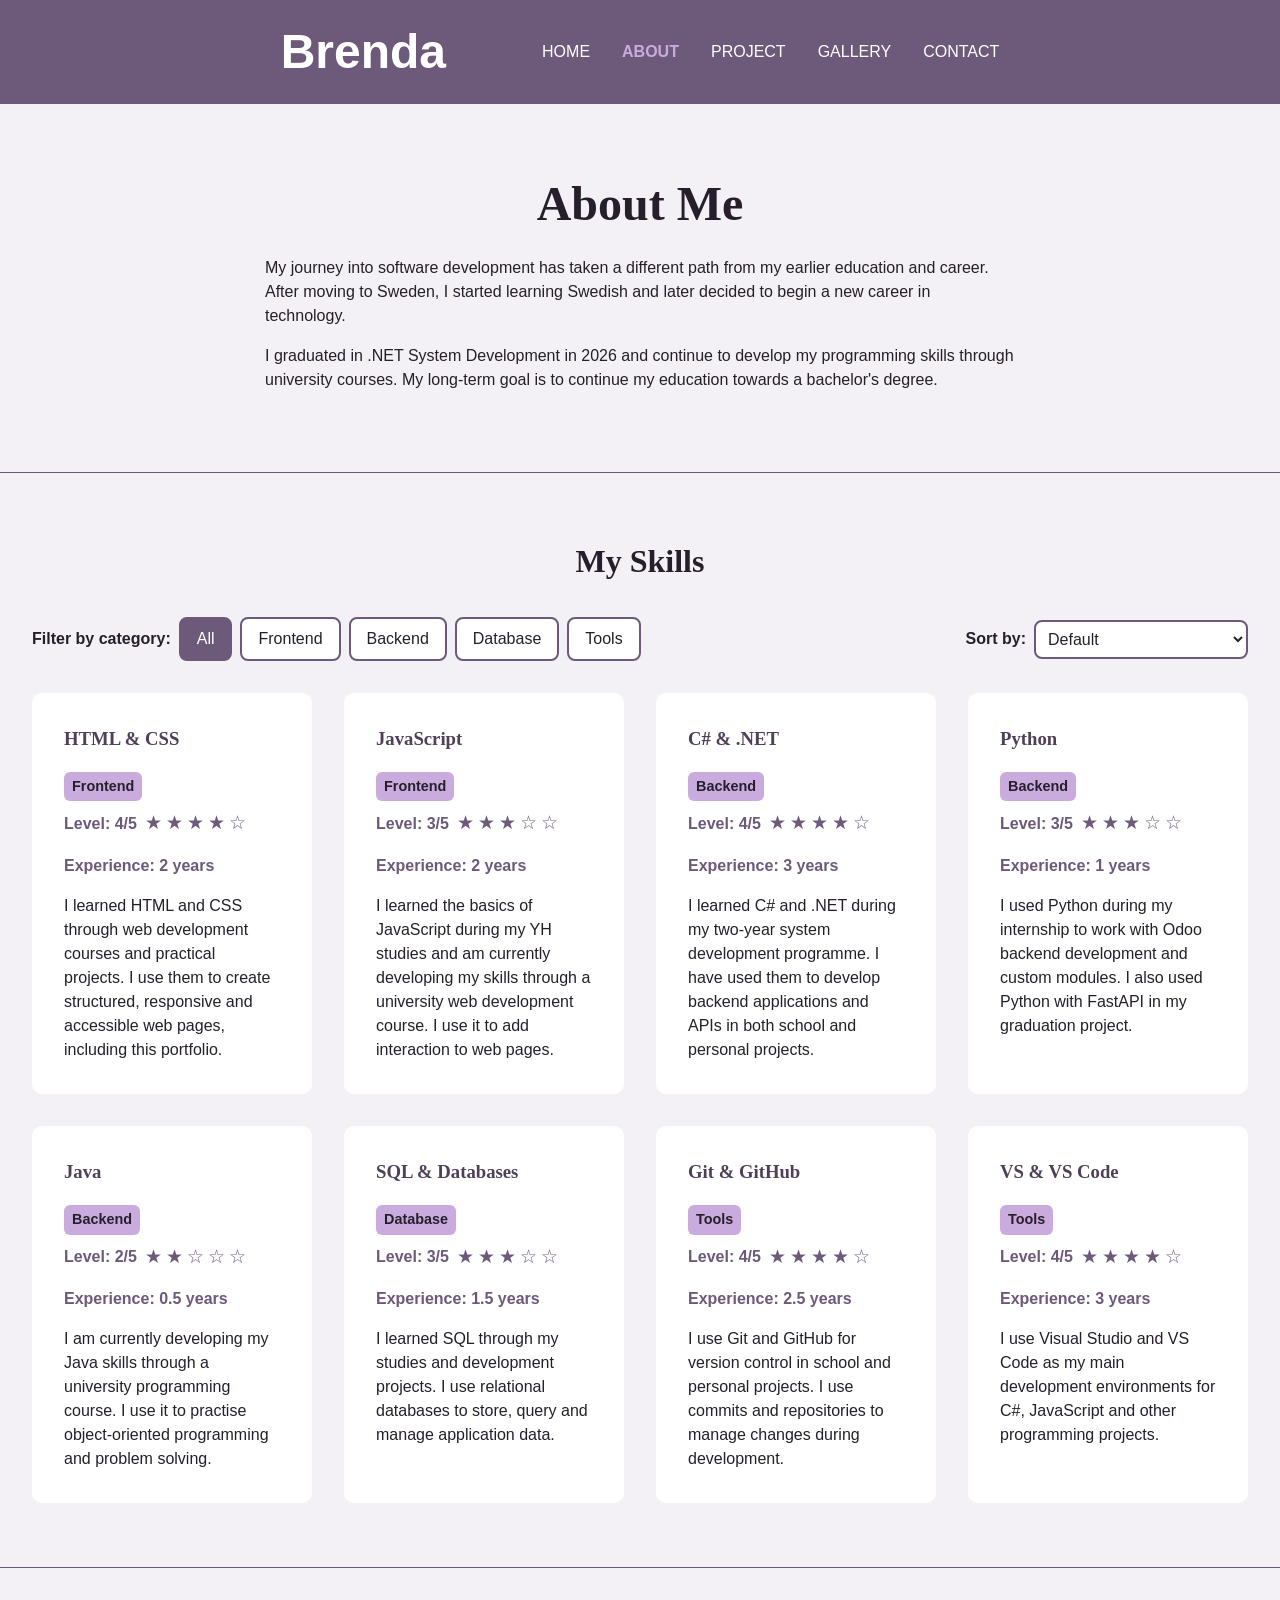
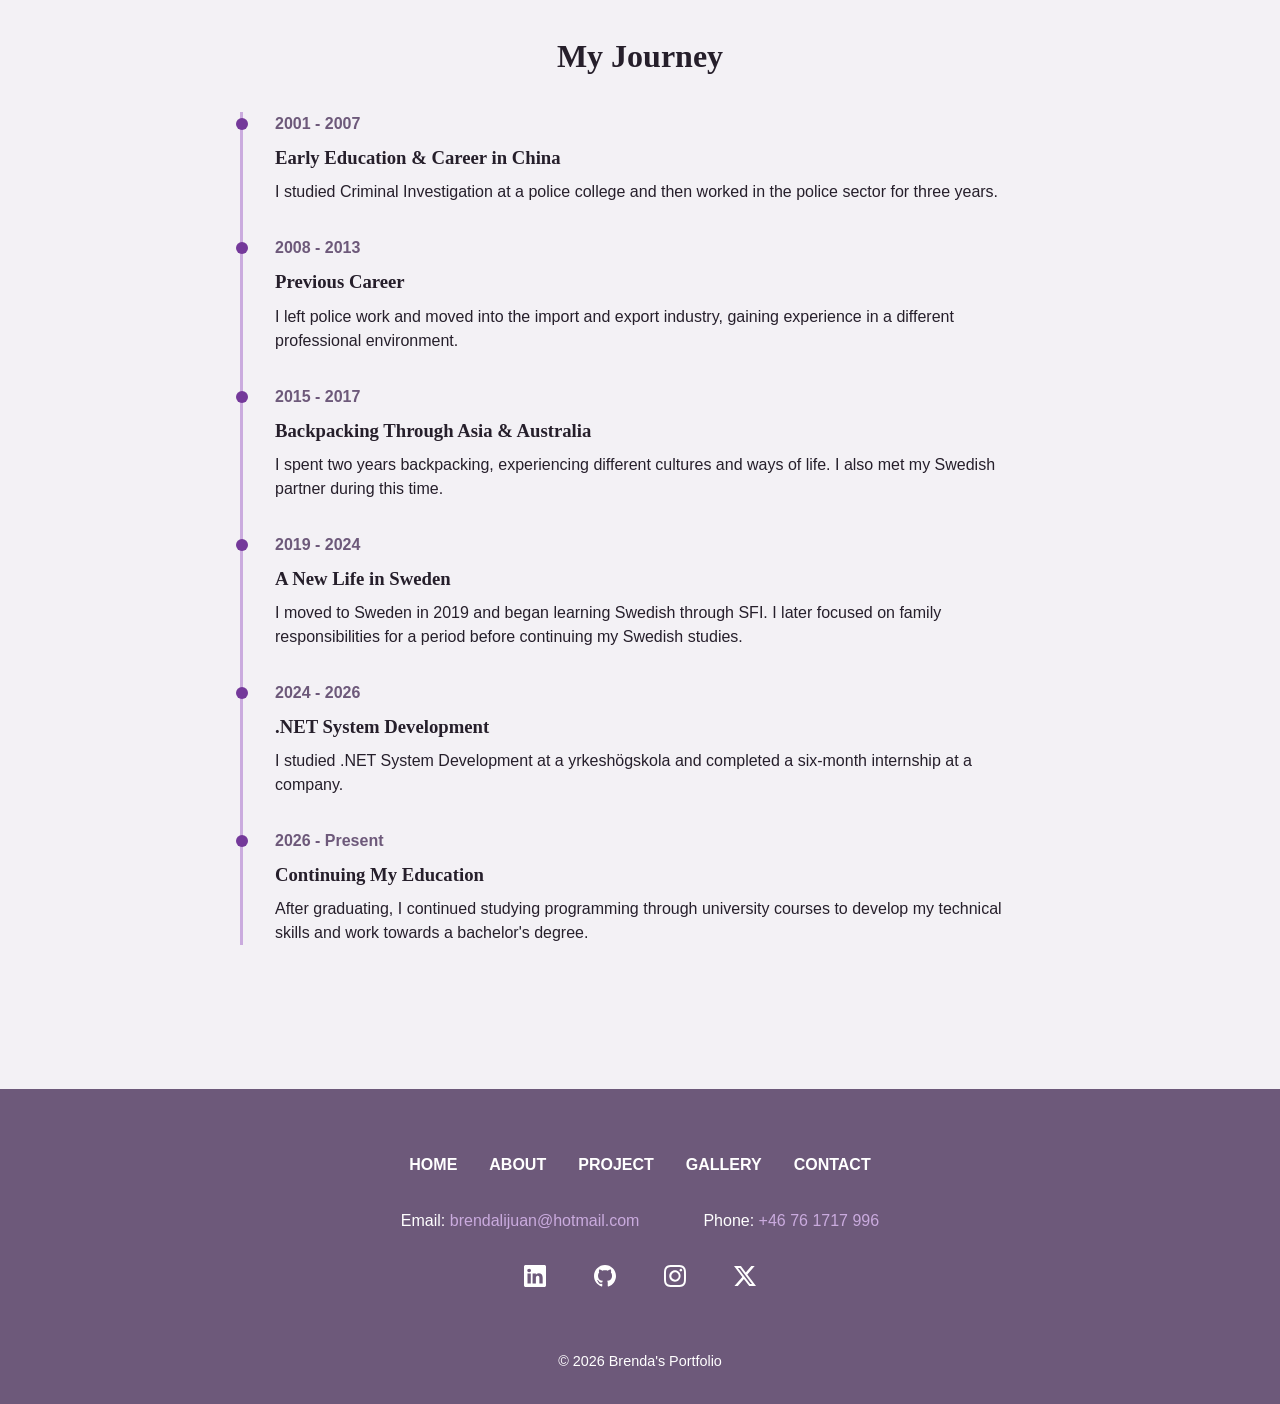
==== commit 7b490a7a: "Add required skill sorting options" ====
--- a/html/about.html
+++ b/html/about.html
@@ -70,8 +70,9 @@
             <label for="skill-sort">Sort by:</label>
             <select id="skill-sort">
               <option value="default">Default</option>
-              <option value="name">Name</option>
-              <option value="level">Level</option>
+              <option value="proficiency">Proficiency: High to Low</option>
+              <option value="experience">Experience: High to Low</option>
+              <option value="name">Name: A-Z</option>
             </select>
           </div>
         </div>
--- a/css/about.css
+++ b/css/about.css
@@ -161,6 +161,14 @@
   font-weight: lighter;
 }
 
+/* years of experience */
+.skill-experience {
+  margin-top: 0;
+  margin-bottom: var(--space-medium);
+  color: var(--color-primary);
+  font-weight: bold;
+}
+
 /* skill description */
 .skill-card > p:last-child {
   margin-top: 0;
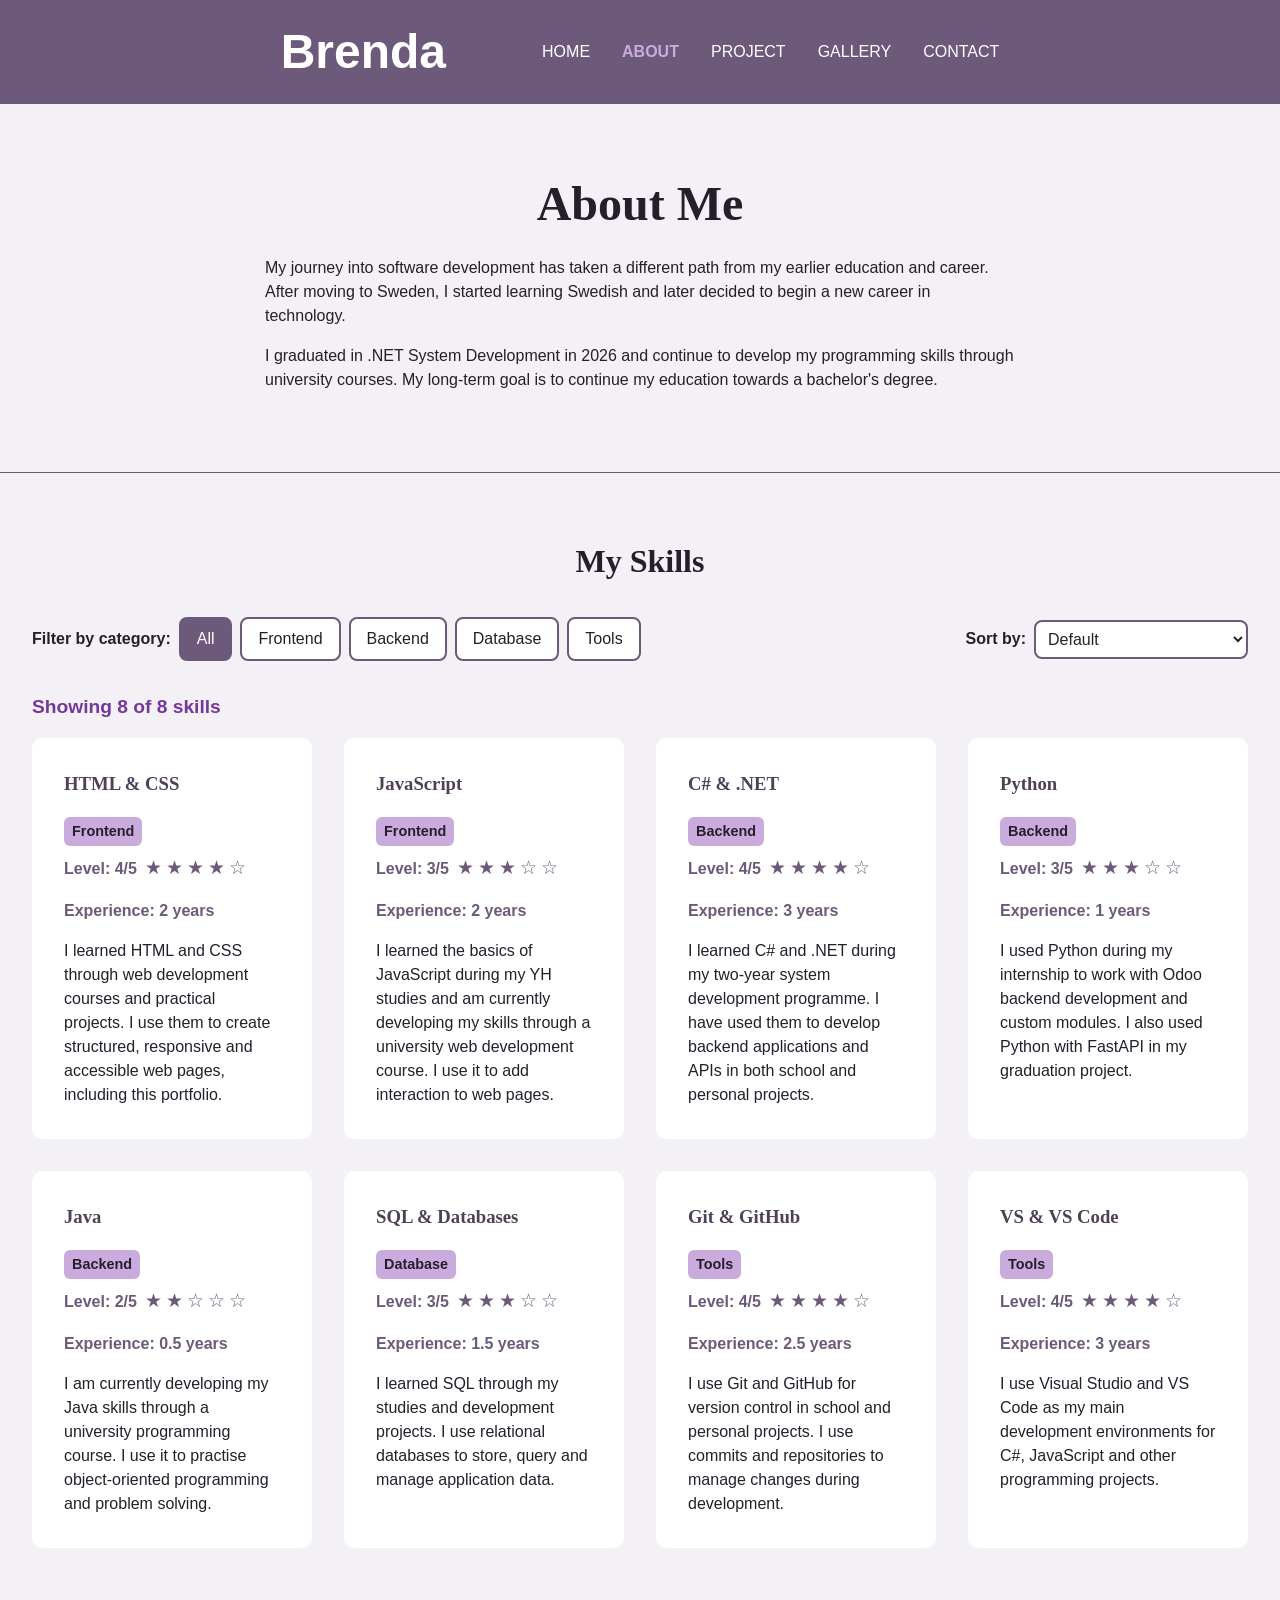
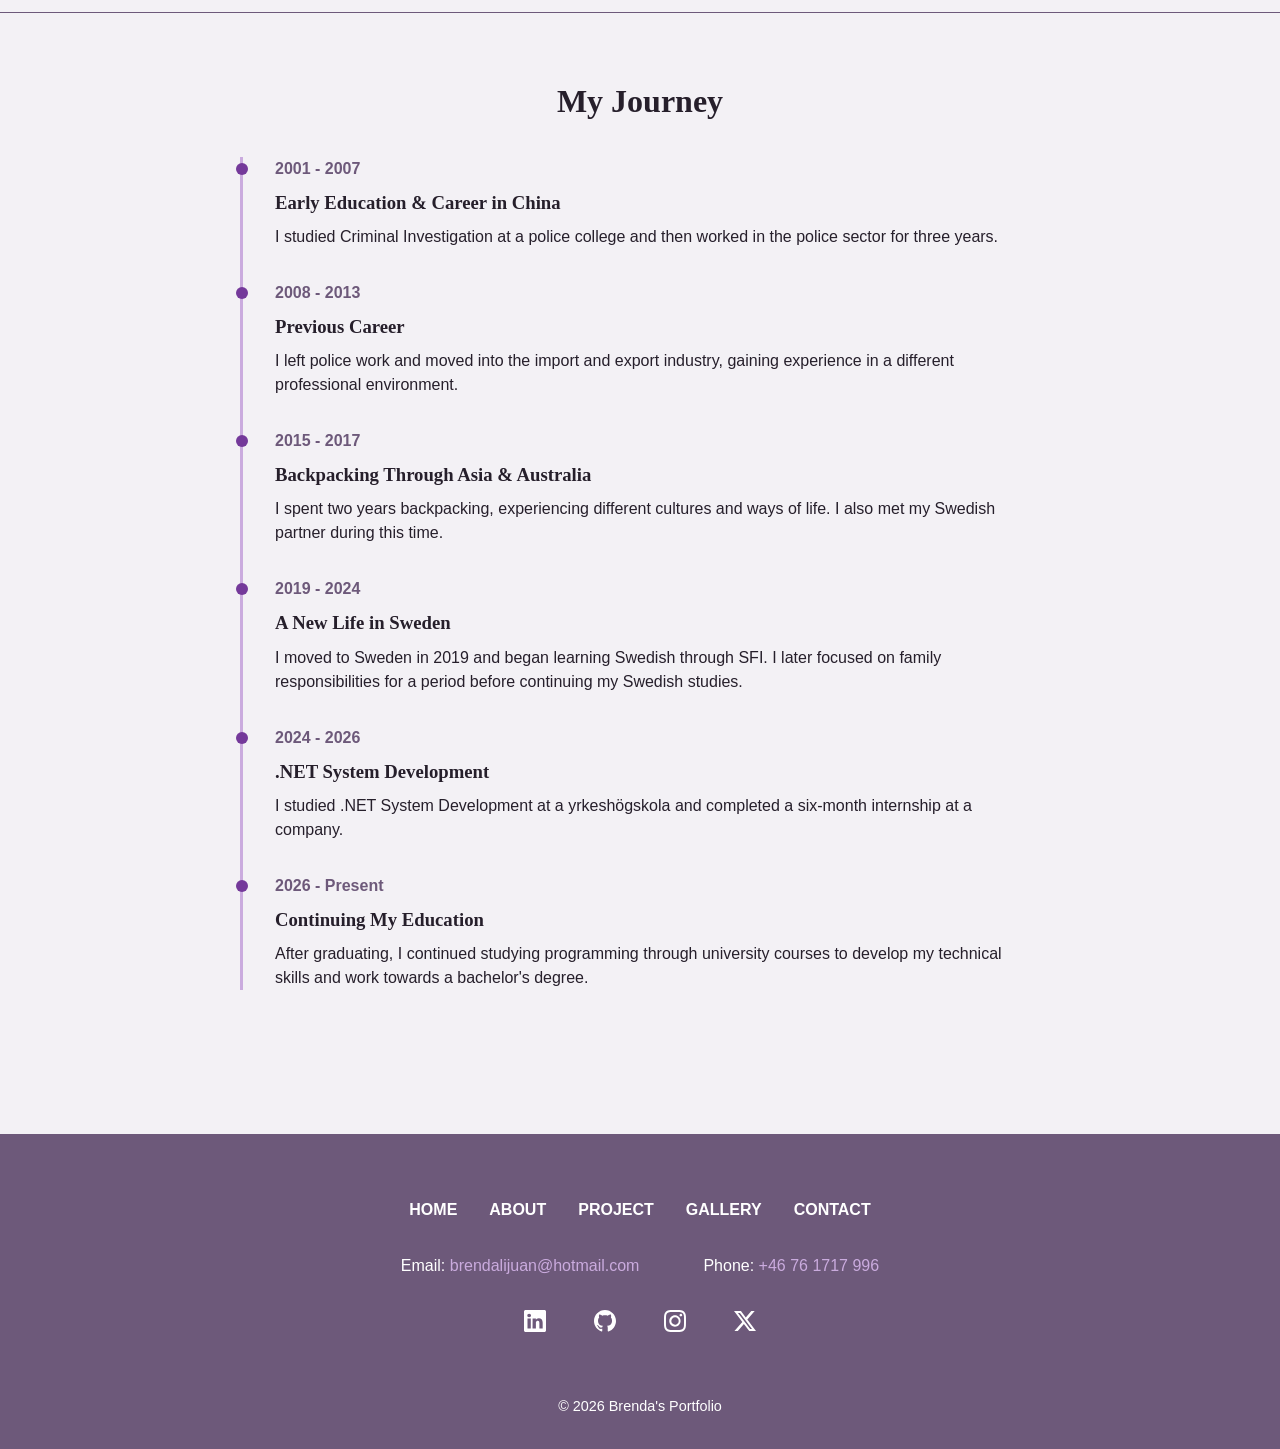
==== commit 9da78a60: "Add skill result counter" ====
--- a/html/about.html
+++ b/html/about.html
@@ -76,6 +76,9 @@
             </select>
           </div>
         </div>
+
+        <!-- Display the total number of skills and the currently selected category -->
+        <p id="skills-count" class="skills-count" aria-live="polite"></p>
 
         <!-- Skill cards are created dynamically with JavaScript -->
         <div id="skills-list" class="skills-list"></div>
--- a/css/about.css
+++ b/css/about.css
@@ -175,6 +175,15 @@
   margin-bottom: 0;
 }
 
+/* number of currently displayed skills */
+.skills-count {
+  margin-top: 0;
+  margin-bottom: var(--space-medium);
+  font-size: 1.2rem;
+  font-weight: bold;
+  color: var(--color-focus);
+}
+
 /* =========================
           My Journey
    ========================= */
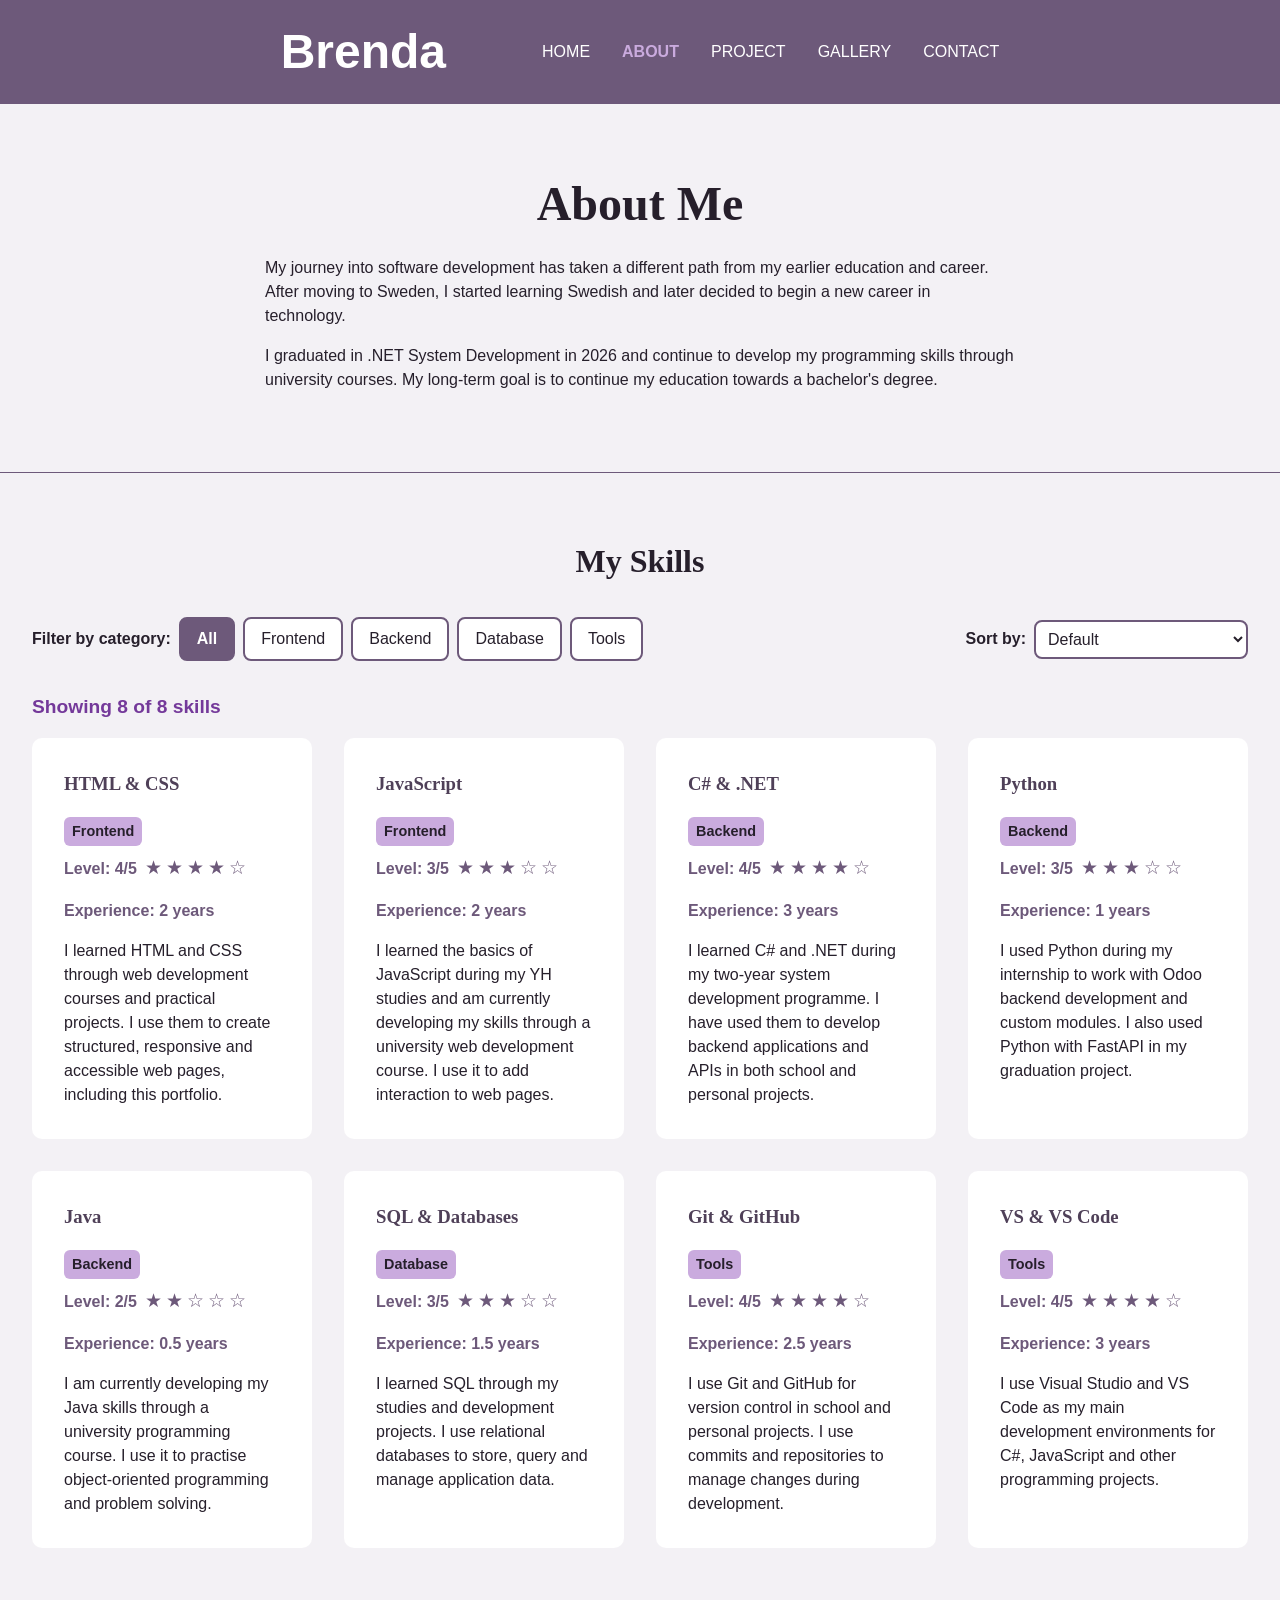
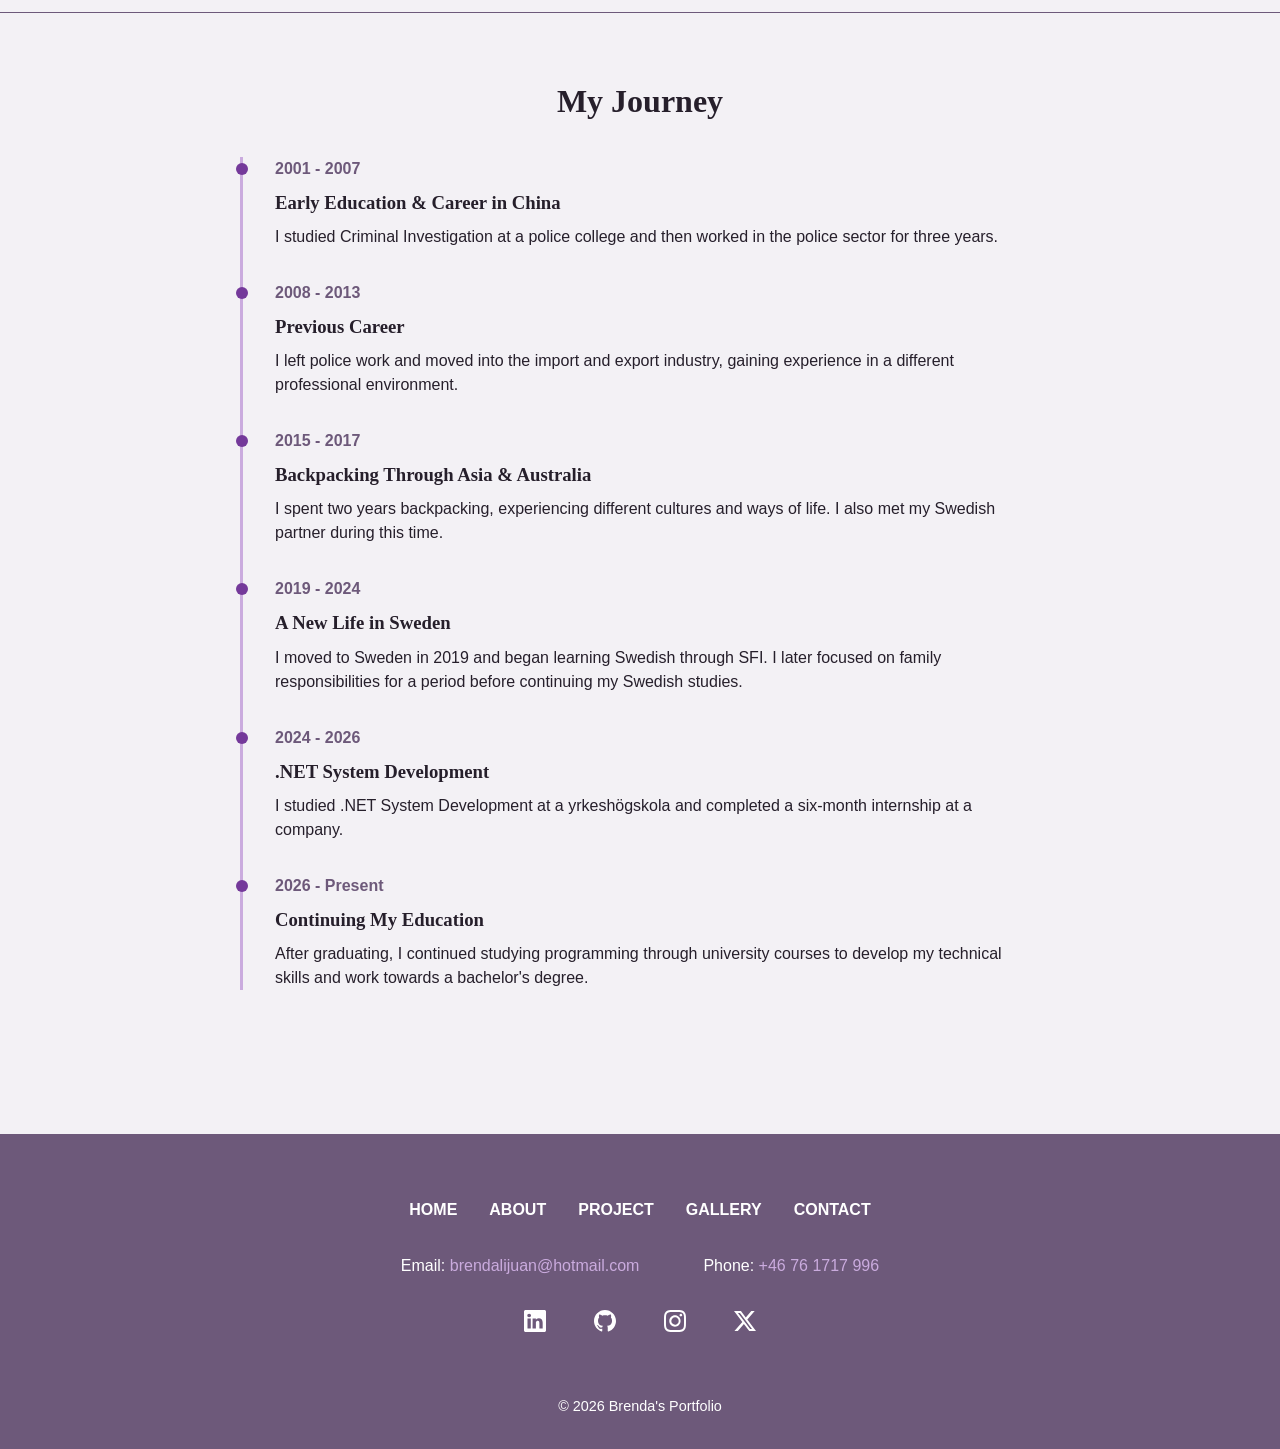
==== commit 73e5cdc5: "Improve skill filter accessibility" ====
--- a/html/about.html
+++ b/html/about.html
@@ -49,19 +49,19 @@
         <div class="skills-controls">
           <div class="filter-controls">
             <span>Filter by category:</span>
-            <button type="button" class="filter-btn active" data-category="all">
+            <button type="button" class="filter-btn active" data-category="all" aria-pressed="true">
               All
             </button>
-            <button type="button" class="filter-btn" data-category="frontend">
+            <button type="button" class="filter-btn" data-category="frontend" aria-pressed="false">
               Frontend
             </button>
-            <button type="button" class="filter-btn" data-category="backend">
+            <button type="button" class="filter-btn" data-category="backend" aria-pressed="false">
               Backend
             </button>
-            <button type="button" class="filter-btn" data-category="database">
+            <button type="button" class="filter-btn" data-category="database" aria-pressed="false">
               Database
             </button>
-            <button type="button" class="filter-btn" data-category="tools">
+            <button type="button" class="filter-btn" data-category="tools" aria-pressed="false">
               Tools
             </button>
           </div>
--- a/css/about.css
+++ b/css/about.css
@@ -88,6 +88,7 @@
 .filter-btn.active {
   background-color: var(--color-primary);
   color: var(--color-text-light);
+  font-weight: bold;
 }
 
 /* Skill sorting controls */
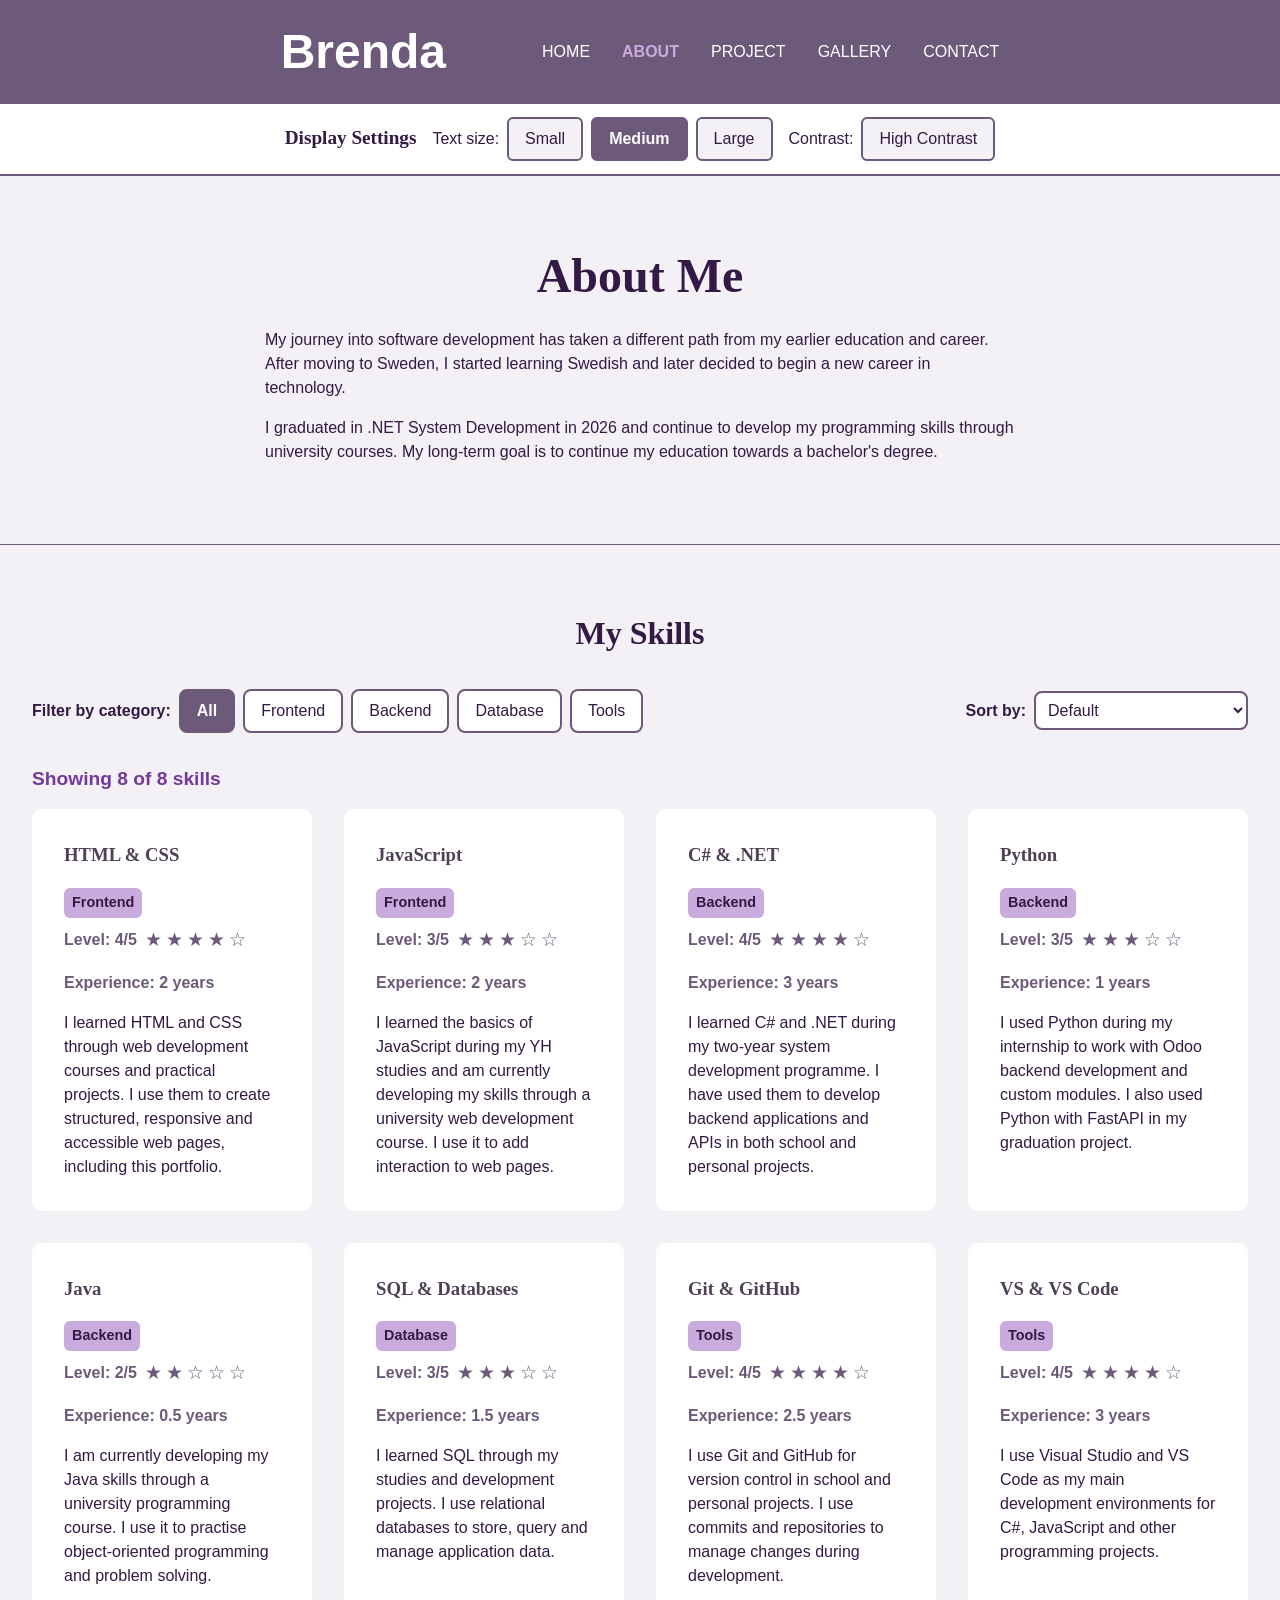
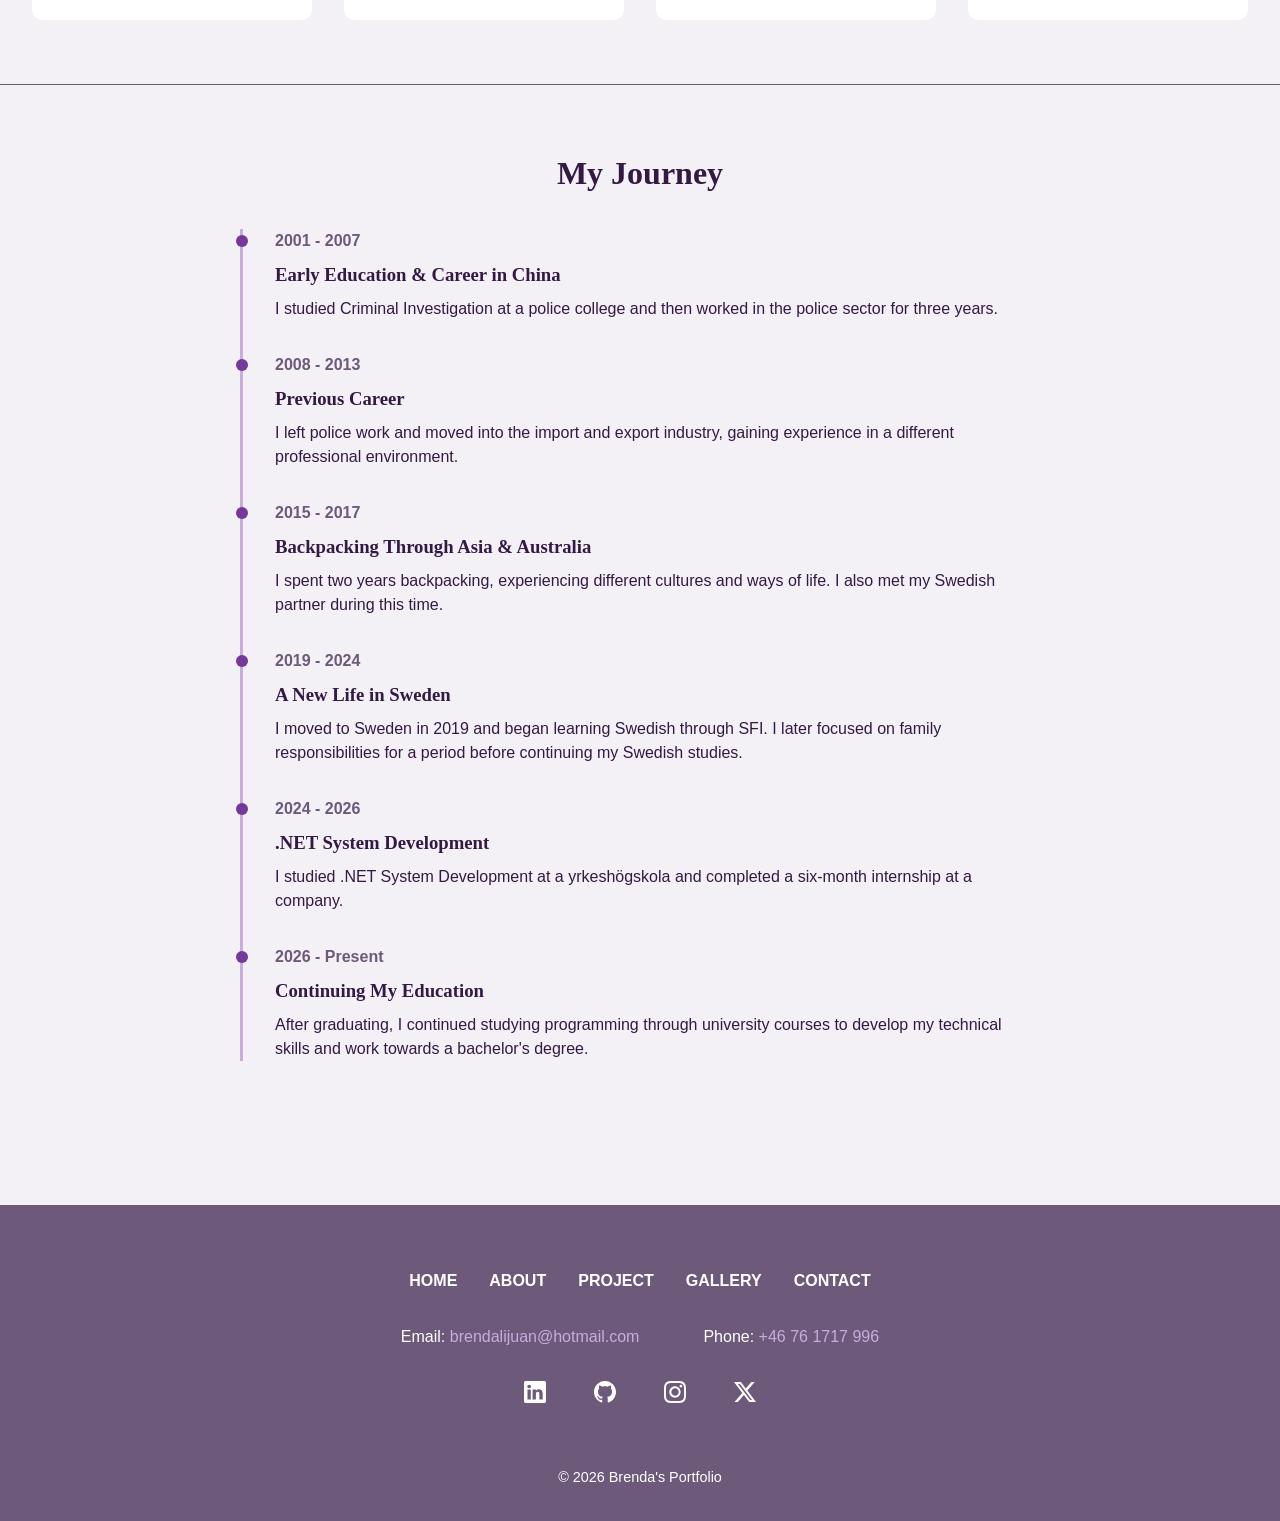
==== commit 17280350: "Add display settings across portfolio pages" ====
--- a/html/about.html
+++ b/html/about.html
@@ -7,6 +7,7 @@
     <link rel="icon" type="image/png" href="../images/icon/brenda-icon.png" />
     <link rel="stylesheet" href="../css/style.css" />
     <link rel="stylesheet" href="../css/about.css" />
+    <link rel="stylesheet" href="../css/accessibility.css" />
   </head>
 
   <body>
@@ -23,6 +24,35 @@
         </ul>
       </nav>
     </header>
+
+    <!-- Accessibility display settings -->
+    <section class="display-settings" aria-labelledby="display-settings-title">
+      <h2 id="display-settings-title">Display Settings</h2>
+
+      <div class="text-size-controls">
+        <span>Text size:</span>
+        <button type="button" class="text-size-btn" data-textsize="small">
+          Small
+        </button>
+        <button
+          type="button"
+          class="text-size-btn active"
+          data-textsize="medium"
+        >
+          Medium
+        </button>
+        <button type="button" class="text-size-btn" data-textsize="large">
+          Large
+        </button>
+      </div>
+
+      <div class="contrast-controls">
+        <span>Contrast:</span>
+        <button type="button" id="contrast-toggle" aria-pressed="false">
+          High Contrast
+        </button>
+      </div>
+    </section>
 
     <main>
       <!-- About me -->
@@ -49,19 +79,44 @@
         <div class="skills-controls">
           <div class="filter-controls">
             <span>Filter by category:</span>
-            <button type="button" class="filter-btn active" data-category="all" aria-pressed="true">
+            <button
+              type="button"
+              class="filter-btn active"
+              data-category="all"
+              aria-pressed="true"
+            >
               All
             </button>
-            <button type="button" class="filter-btn" data-category="frontend" aria-pressed="false">
+            <button
+              type="button"
+              class="filter-btn"
+              data-category="frontend"
+              aria-pressed="false"
+            >
               Frontend
             </button>
-            <button type="button" class="filter-btn" data-category="backend" aria-pressed="false">
+            <button
+              type="button"
+              class="filter-btn"
+              data-category="backend"
+              aria-pressed="false"
+            >
               Backend
             </button>
-            <button type="button" class="filter-btn" data-category="database" aria-pressed="false">
+            <button
+              type="button"
+              class="filter-btn"
+              data-category="database"
+              aria-pressed="false"
+            >
               Database
             </button>
-            <button type="button" class="filter-btn" data-category="tools" aria-pressed="false">
+            <button
+              type="button"
+              class="filter-btn"
+              data-category="tools"
+              aria-pressed="false"
+            >
               Tools
             </button>
           </div>
@@ -224,5 +279,6 @@
     </footer>
 
     <script src="../js/skills.js"></script>
+    <script src="../js/accessibility.js"></script>
   </body>
 </html>
--- a/css/style.css
+++ b/css/style.css
@@ -10,7 +10,7 @@
   --color-focus: #74399a;
 
   /* Text color */
-  --color-text: #261f2b;
+  --color-text: #331944;
   --color-text-light: #ffffff;
   --color-accent: #caabde;
   --color-accent-dark: #4f4058;
@@ -23,6 +23,16 @@
   /* Typography */
   --font-heading: Georgia, "Times New Roman", serif;
   --font-body: Arial, Helvetica, sans-serif;
+
+  /* Font sizes */
+  --font-size-small: 0.9rem;
+  --font-size-base: 1rem;
+  --font-size-medium: 1.2rem;
+  --font-size-large: 1.5rem;
+  --font-size-heading: 2rem;
+  --font-size-section-title: 2.5rem;
+  --font-size-page-title: 3rem;
+  --font-size-hero-title: 4rem;
 
   /* Spacing */
   --space-small: 0.5rem;
@@ -41,6 +51,7 @@
   background-color: var(--color-background);
   color: var(--color-text);
   font-family: var(--font-body);
+  font-size: var(--font-size-base);
   margin: 0;
   line-height: 1.5;
 }
@@ -72,7 +83,7 @@
   margin-right: 6rem;
   color: var(--color-text-light);
   font-family: var(--font-body);
-  font-size: 3rem;
+  font-size: var(--font-size-page-title);
   font-weight: bold;
 }
 
@@ -198,7 +209,7 @@
   text-align: center;
   margin: var(--space-large) 0 0;
   padding-top: var(--space-large);
-  font-size: 0.9rem;
+  font-size: var(--font-size-small);
   color: var(--color-text-light);
 }
 
@@ -237,6 +248,7 @@
 a:focus-visible,
 button:focus-visible,
 input:focus-visible,
+select:focus-visible,
 textarea:focus-visible {
   outline: 2px solid var(--color-primary);
   outline-offset: 3px;
--- a/css/about.css
+++ b/css/about.css
@@ -18,7 +18,7 @@
 .journey h2,
 .skills h2 {
   text-align: center;
-  font-size: 2rem;
+  font-size: var(--font-size-heading);
   margin-top: 0;
   margin-bottom: var(--space-large);
 }
@@ -31,7 +31,7 @@
 }
 
 .about-intro h1 {
-  font-size: 3rem;
+  font-size: var(--font-size-page-title);
   margin-top: 0;
   margin-bottom: var(--space-medium);
 }
@@ -88,7 +88,7 @@
 .filter-btn.active {
   background-color: var(--color-primary);
   color: var(--color-text-light);
-  font-weight: bold;
+  font-weight: 900;
 }
 
 /* Skill sorting controls */
@@ -137,7 +137,7 @@
   border-radius: 6px;
   background-color: var(--color-accent);
   color: var(--color-text);
-  font-size: 0.9rem;
+  font-size: var(--font-size-small);
   font-weight: bold;
   text-transform: capitalize;
 }
@@ -158,7 +158,7 @@
 }
 
 .level-star {
-  font-size: 1.2rem;
+  font-size: var(--font-size-medium);
   font-weight: lighter;
 }
 
@@ -180,7 +180,7 @@
 .skills-count {
   margin-top: 0;
   margin-bottom: var(--space-medium);
-  font-size: 1.2rem;
+  font-size: var(--font-size-medium);
   font-weight: bold;
   color: var(--color-focus);
 }
@@ -251,7 +251,7 @@
   }
 
   .about-intro h1 {
-    font-size: 2.2rem;
+    font-size: var(--font-size-section-title);
   }
 
   .skills-list {
--- a/css/accessibility.css
+++ b/css/accessibility.css
@@ -0,0 +1,143 @@
+/* Text size settings */
+html.text-small {
+  font-size: 14px;
+}
+
+html.text-medium {
+  font-size: 16px;
+}
+
+html.text-large {
+  font-size: 20px;
+}
+
+/* =========================
+       High Contrast Mode
+   ========================= */
+
+/* High contrast color settings */
+html.high-contrast {
+  --color-background: #000000;
+  --color-primary: #000000;
+  --color-surface: #000000;
+  --color-focus: #ac27d3;
+
+  --color-text: #ffffff;
+  --color-text-light: #ffffff;
+  --color-accent: #ac27d3;
+  --color-accent-dark: #ffffff;
+  --color-border: #ffffff;
+
+  --color-error: #ff8080;
+  --color-success: #80ff80;
+}
+
+/* Highlight display settings heading */
+html.high-contrast .display-settings h2 {
+  color: var(--color-accent);
+  font-weight: bold;
+}
+
+/* Active display setting button */
+.text-size-btn.active,
+#contrast-toggle.active {
+  background-color: var(--color-primary);
+  color: var(--color-text-light);
+  font-weight: bold;
+}
+
+/* Active buttons in high contrast mode */
+html.high-contrast .text-size-btn.active,
+html.high-contrast #contrast-toggle.active {
+  background-color: var(--color-accent);
+  color: var(--color-text-light);
+}
+
+/* Clear keyboard focus in high contrast mode */
+html.high-contrast a:focus-visible,
+html.high-contrast button:focus-visible,
+html.high-contrast input:focus-visible,
+html.high-contrast select:focus-visible,
+html.high-contrast textarea:focus-visible {
+  outline: 3px solid var(--color-focus);
+  outline-offset: 3px;
+}
+
+/* =========================
+       Display Settings
+   ========================= */
+
+/* Display settings panel */
+.display-settings {
+  display: flex;
+  justify-content: center;
+  align-items: center;
+  gap: var(--space-medium);
+  padding: 0.8rem 2rem;
+  border-bottom: 2px solid var(--color-border);
+  background-color: var(--color-surface);
+  transition:
+    background-color 0.3s ease,
+    color 0.3s ease,
+    border-color 0.3s ease;
+}
+
+/* Display settings heading */
+.display-settings h2 {
+  margin: 0;
+  font-size: var(--font-size-medium);
+}
+
+/* Text size and contrast control groups */
+.text-size-controls,
+.contrast-controls {
+  display: flex;
+  align-items: center;
+  gap: var(--space-small);
+}
+
+/* Display settings buttons */
+.display-settings button {
+  font: inherit;
+  cursor: pointer;
+  padding: 0.5rem 1rem;
+  border: 2px solid var(--color-border);
+  border-radius: 6px;
+  background-color: var(--color-background);
+  color: var(--color-text);
+  transition:
+    background-color 0.3s ease,
+    color 0.3s ease,
+    border-color 0.3s ease;
+}
+
+/* Button hover effect */
+.display-settings button:hover {
+  background-color: var(--color-accent);
+  color: var(--color-text-light);
+}
+
+/* Smooth display setting changes */
+body,
+header,
+footer,
+main,
+section,
+article {
+  transition:
+    background-color 0.3s ease,
+    color 0.3s ease,
+    border-color 0.3s ease;
+}
+
+/* Reduce non-essential motion when requested */
+@media (prefers-reduced-motion: reduce) {
+  *,
+  *::before,
+  *::after {
+    scroll-behavior: auto !important;
+    transition-duration: 0.01ms !important;
+    animation-duration: 0.01ms !important;
+    animation-iteration-count: 1 !important;
+  }
+}
